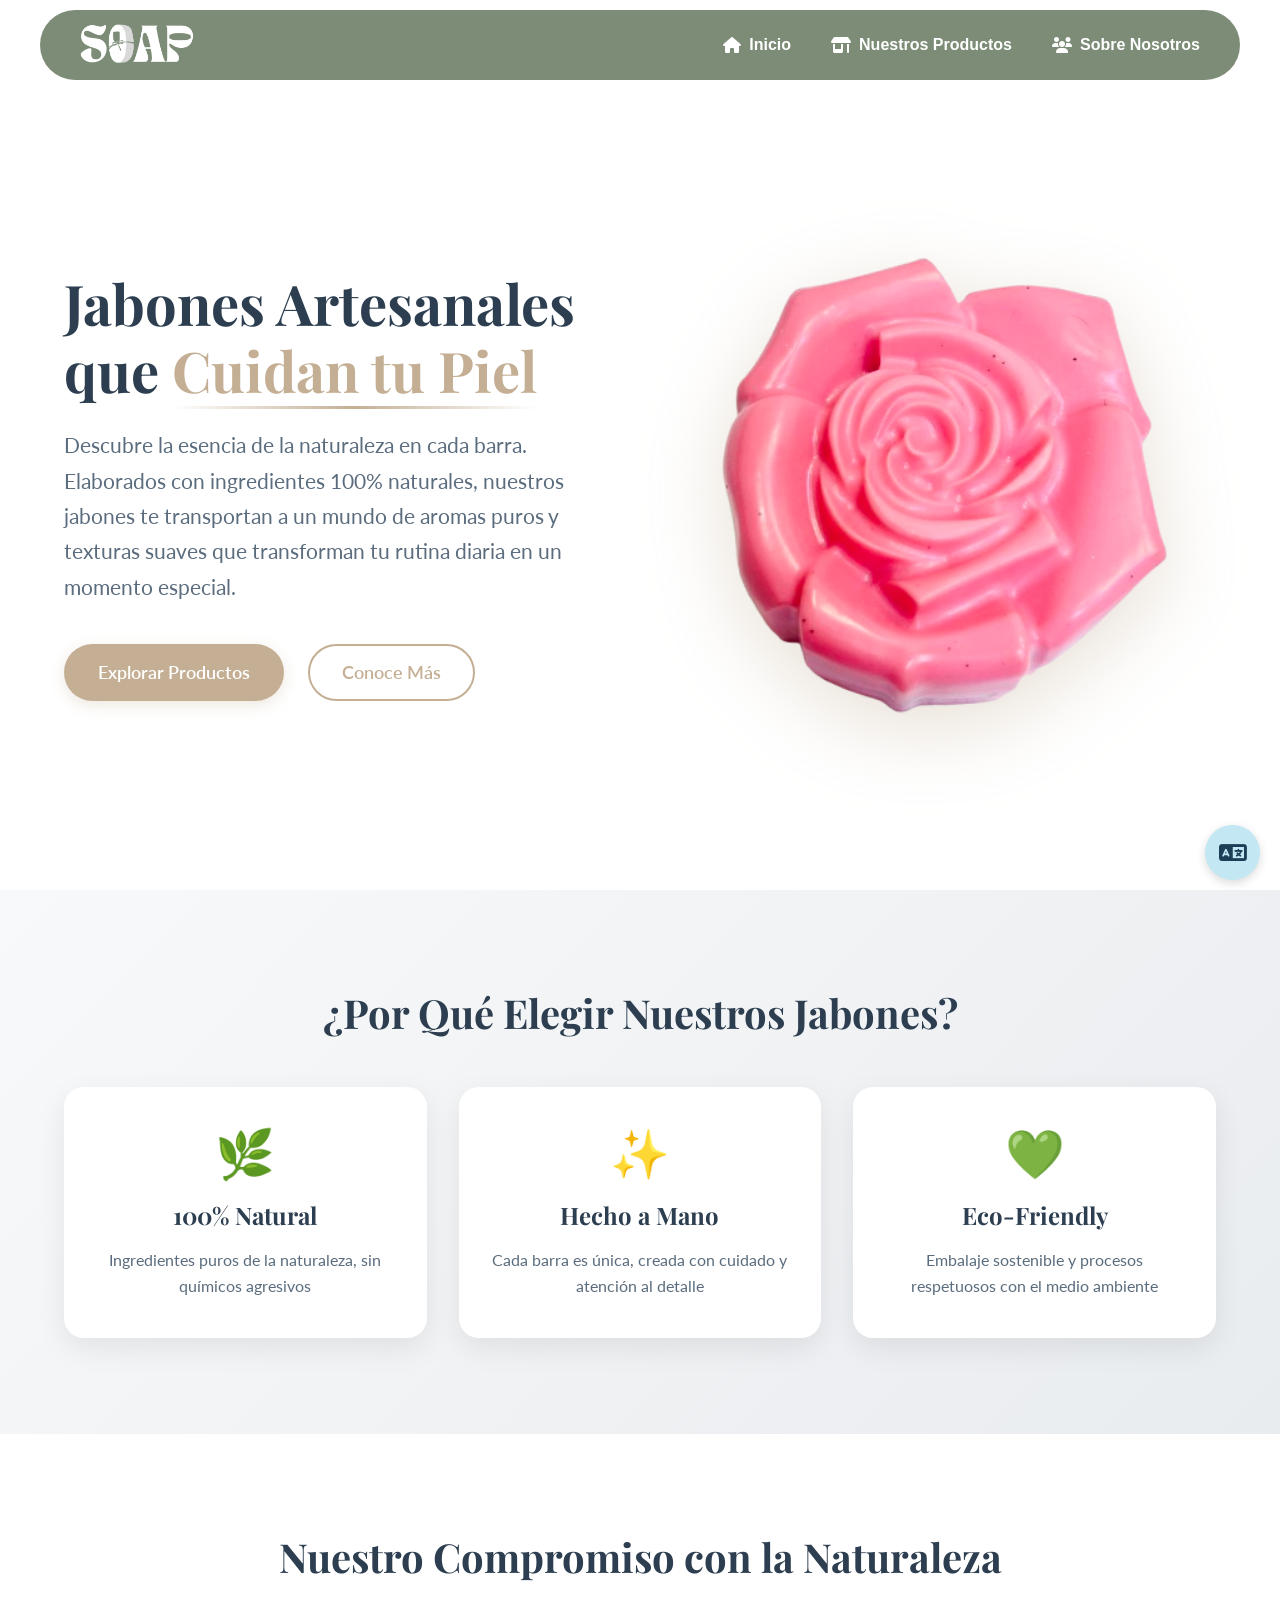
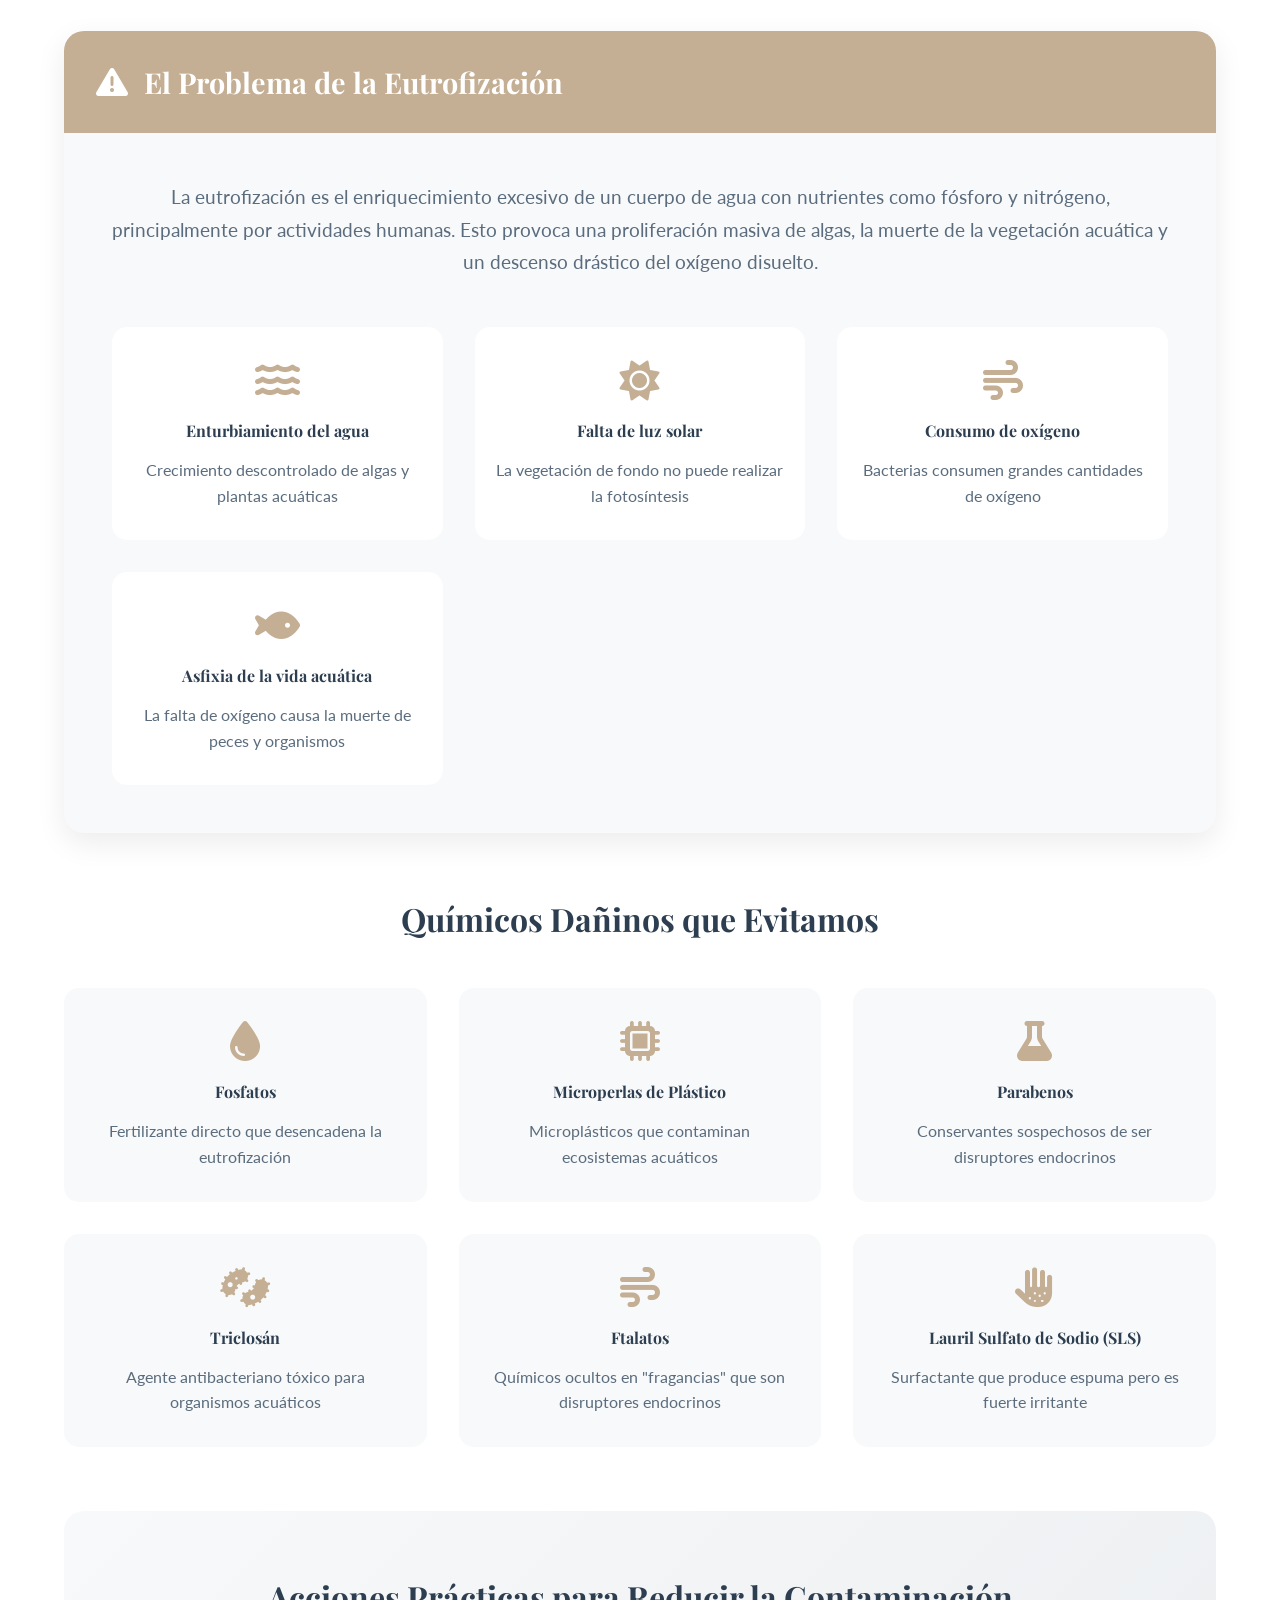
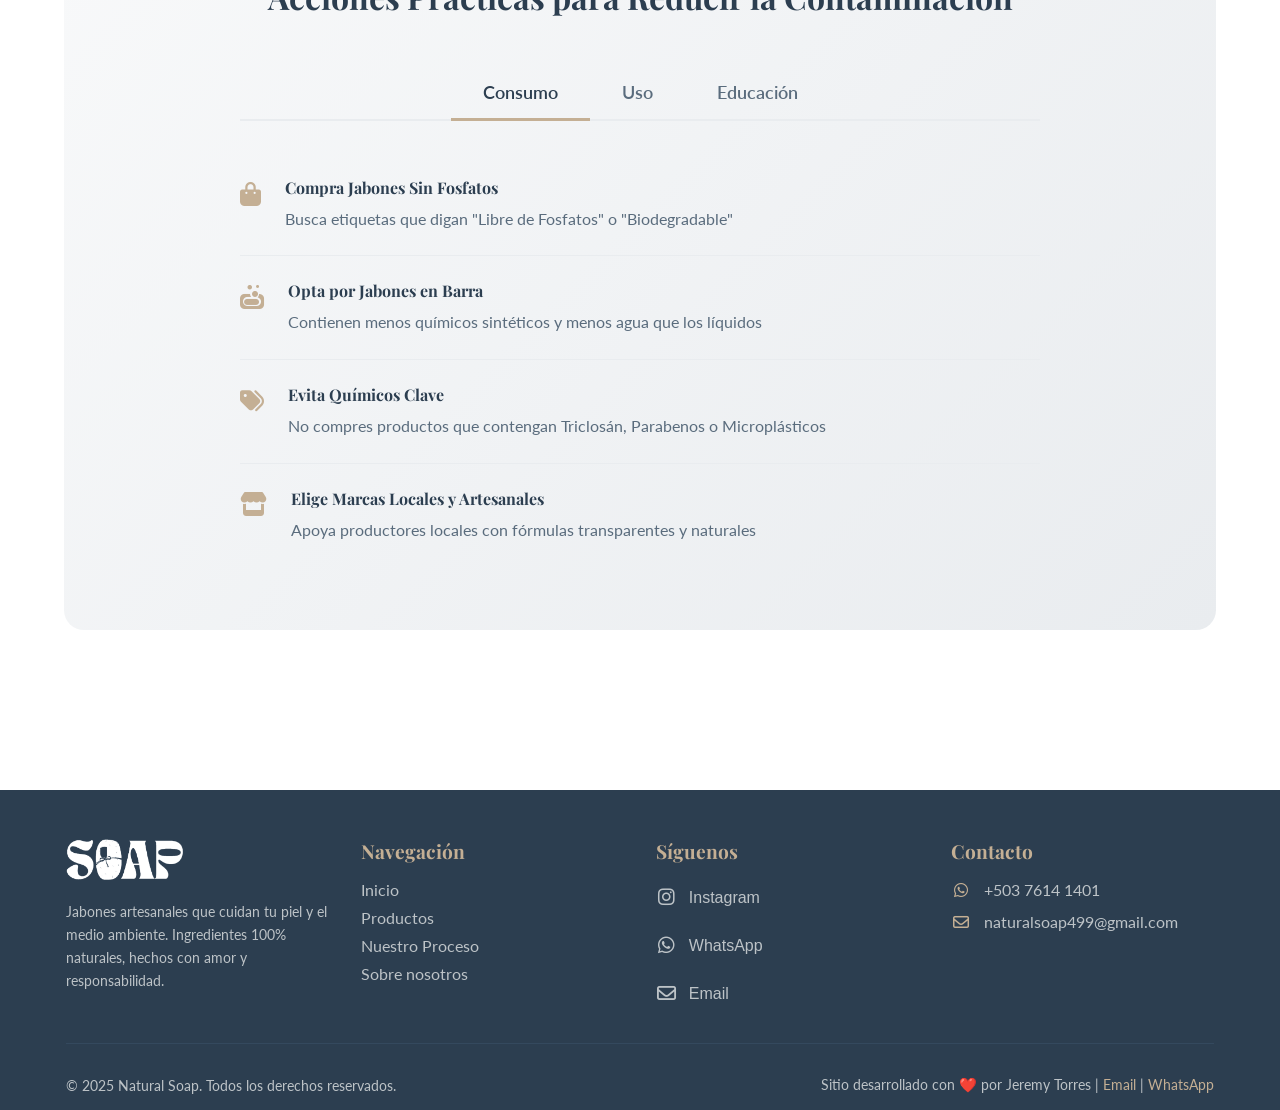
==== index.html @ 95b35abb "Add files via upload" ====
<!DOCTYPE html>
<html lang="es">
<head>
  <meta charset="UTF-8">
  <meta name="viewport" content="width=device-width, initial-scale=1.0">
  <title>Natural Soap - Inicio</title>
    <!-- Google Fonts -->
  <link rel="preconnect" href="https://fonts.googleapis.com">
  <link rel="preconnect" href="https://fonts.gstatic.com" crossorigin>
  <link href="https://fonts.googleapis.com/css2?family=Lato:ital,wght@0,400;0,700;1,400&family=Playfair+Display:wght@700&display=swap" rel="stylesheet">
  <!-- Styles -->
  <link rel="stylesheet" href="assets/css/global.css">
  <link rel="stylesheet" href="https://cdnjs.cloudflare.com/ajax/libs/font-awesome/6.5.0/css/all.min.css">
  <link rel="stylesheet" href="assets/css/pages/index.css">
  <!-- Favicon -->
  <link rel="icon" href="img-sources/Soap-logo.png">
</head>
<body>
  <header id="main-header">
    <div class="logo">
      <img src="img-sources/soap_fixed_transparent@2x.png" alt="Logo Soap">
    </div>

    <!-- Botón menú hamburguesa redondo - AHORA AL FINAL -->
    <div class="menu-toggle">
      <i class="fa-solid fa-bars"></i>
    </div>

    <nav>
      <ul>
        <li><a href="index.html"><i class="fa-solid fa-house"></i> <span data-translate="header_home">Inicio</span></a></li>
        <li><a href="productos.html"><i class="fa-solid fa-shop"></i> <span data-translate="header_products">Nuestros Productos</span></a></li>
        <li><a href="sobre-nosotros.html"><i class="fa-solid fa-users"></i> <span data-translate="header_about">Sobre Nosotros</span></a></li>
      </ul>
    </nav>
  </header>

  <!-- Burbuja de idioma -->
<div id="lang-bubble" class="lang-bubble">
  <i class="fa-solid fa-language"></i>
  <div class="lang-options">
    <button data-lang="es">🇪🇸 Español</button>
    <button data-lang="en">🇬🇧 English</button>
    <button id="secret-page">🌱 Aprender</button>
  </div>
</div>
<main>

<main class="homepage">
  <section class="hero-section">
    <div class="hero-content">
      <h1 class="hero-title" data-translate="hero_title">Jabones Artesanales que <span class="highlight">Cuidan tu Piel</span></h1>
      <p class="hero-description" data-translate="hero_description">Descubre la esencia de la naturaleza en cada barra. Elaborados con ingredientes 100% naturales, nuestros jabones te transportan a un mundo de aromas puros y texturas suaves que transforman tu rutina diaria en un momento especial.</p>
      <div class="hero-buttons">
        <a href="productos.html" class="btn primary" data-translate="hero_button_primary">Explorar Productos</a>
        <a href="#beneficios" class="btn secondary" data-translate="hero_button_secondary">Conoce Más</a>
      </div>
    </div>
    <div class="hero-image">
      <img src="img-sources/flower-soap.png" alt="Jabón artesanal con forma de flor" class="soap-image">
      <div class="glow-effect"></div>
    </div>
  </section>

  <section id="beneficios" class="benefits-section">
    <div class="container">
      <h2 data-translate="benefits_title">¿Por Qué Elegir Nuestros Jabones?</h2>
      <div class="benefits-grid">
        <div class="benefit-card">
          <div class="benefit-icon">🌿</div>
          <h3 data-translate="benefit_natural_title">100% Natural</h3>
          <p data-translate="benefit_natural_description">Ingredientes puros de la naturaleza, sin químicos agresivos</p>
        </div>
        <div class="benefit-card">
          <div class="benefit-icon">✨</div>
          <h3 data-translate="benefit_handmade_title">Hecho a Mano</h3>
          <p data-translate="benefit_handmade_description">Cada barra es única, creada con cuidado y atención al detalle</p>
        </div>
        <div class="benefit-card">
          <div class="benefit-icon">💚</div>
          <h3 data-translate="benefit_eco_title">Eco-Friendly</h3>
          <p data-translate="benefit_eco_description">Embalaje sostenible y procesos respetuosos con el medio ambiente</p>
        </div>
      </div>
    </div>
  </section>
</main>

<!-- Sección de Proceso y Sustentabilidad -->
<section id="proceso" class="process-section">
  <div class="container">
    <h2 class="section-title" data-translate="process_title">Nuestro Compromiso con la Naturaleza</h2>
    
    <!-- Proceso de Eutrofización -->
    <div class="process-card">
      <div class="process-header">
        <i class="fas fa-exclamation-triangle"></i>
        <h3 data-translate="eutrophication_title">El Problema de la Eutrofización</h3>
      </div>
      <div class="process-content">
        <p class="process-description" data-translate="eutrophication_description">
          La eutrofización es el enriquecimiento excesivo de un cuerpo de agua con nutrientes como fósforo y nitrógeno, principalmente por actividades humanas. Esto provoca una proliferación masiva de algas, la muerte de la vegetación acuática y un descenso drástico del oxígeno disuelto.
        </p>
        
        <div class="process-steps">
          <div class="step">
            <div class="step-icon"><i class="fas fa-water"></i></div>
            <h4 data-translate="step_water_title">Enturbiamiento del agua</h4>
            <p data-translate="step_water_description">Crecimiento descontrolado de algas y plantas acuáticas</p>
          </div>
          
          <div class="step">
            <div class="step-icon"><i class="fas fa-sun"></i></div>
            <h4 data-translate="step_sunlight_title">Falta de luz solar</h4>
            <p data-translate="step_sunlight_description">La vegetación de fondo no puede realizar la fotosíntesis</p>
          </div>
          
          <div class="step">
            <div class="step-icon"><i class="fas fa-wind"></i></div>
            <h4 data-translate="step_oxygen_title">Consumo de oxígeno</h4>
            <p data-translate="step_oxygen_description">Bacterias consumen grandes cantidades de oxígeno</p>
          </div>
          
          <div class="step">
            <div class="step-icon"><i class="fas fa-fish"></i></div>
            <h4 data-translate="step_suffocation_title">Asfixia de la vida acuática</h4>
            <p data-translate="step_suffocation_description">La falta de oxígeno causa la muerte de peces y organismos</p>
          </div>
        </div>
      </div>
    </div>
    
    <!-- Químicos Dañinos -->
    <div class="chemicals-section">
      <h3 class="chemicals-title" data-translate="chemicals_title">Químicos Dañinos que Evitamos</h3>
      
      <div class="chemicals-grid">
        <div class="chemical-card">
          <div class="chemical-icon"><i class="fas fa-tint"></i></div>
          <h4 data-translate="chemical_phosphates_title">Fosfatos</h4>
          <p data-translate="chemical_phosphates_description">Fertilizante directo que desencadena la eutrofización</p>
        </div>
        
        <div class="chemical-card">
          <div class="chemical-icon"><i class="fas fa-microchip"></i></div>
          <h4 data-translate="chemical_microplastics_title">Microperlas de Plástico</h4>
          <p data-translate="chemical_microplastics_description">Microplásticos que contaminan ecosistemas acuáticos</p>
        </div>
        
        <div class="chemical-card">
          <div class="chemical-icon"><i class="fas fa-flask"></i></div>
          <h4 data-translate="chemical_parabens_title">Parabenos</h4>
          <p data-translate="chemical_parabens_description">Conservantes sospechosos de ser disruptores endocrinos</p>
        </div>
        
        <div class="chemical-card">
          <div class="chemical-icon"><i class="fas fa-bacteria"></i></div>
          <h4 data-translate="chemical_triclosan_title">Triclosán</h4>
          <p data-translate="chemical_triclosan_description">Agente antibacteriano tóxico para organismos acuáticos</p>
        </div>
        
        <div class="chemical-card">
          <div class="chemical-icon"><i class="fas fa-wind"></i></div>
          <h4 data-translate="chemical_phthalates_title">Ftalatos</h4>
          <p data-translate="chemical_phthalates_description">Químicos ocultos en "fragancias" que son disruptores endocrinos</p>
        </div>
        
        <div class="chemical-card">
          <div class="chemical-icon"><i class="fas fa-allergies"></i></div>
          <h4 data-translate="chemical_sls_title">Lauril Sulfato de Sodio (SLS)</h4>
          <p data-translate="chemical_sls_description">Surfactante que produce espuma pero es fuerte irritante</p>
        </div>
      </div>
    </div>
    
    <!-- Acciones Prácticas -->
    <div class="actions-section">
      <h3 class="actions-title" data-translate="actions_title">Acciones Prácticas para Reducir la Contaminación</h3>
      
      <div class="actions-tabs">
        <div class="tab-buttons">
          <button class="tab-btn active" data-tab="consumo" data-translate="tab_consumption">Consumo</button>
          <button class="tab-btn" data-tab="uso" data-translate="tab_usage">Uso</button>
          <button class="tab-btn" data-tab="educacion" data-translate="tab_education">Educación</button>
        </div>
        
        <div class="tab-content">
          <div class="tab-panel active" id="consumo">
            <div class="action-item">
              <i class="fas fa-shopping-bag"></i>
              <div>
                <h4 data-translate="action_phosphate_free_title">Compra Jabones Sin Fosfatos</h4>
                <p data-translate="action_phosphate_free_description">Busca etiquetas que digan "Libre de Fosfatos" o "Biodegradable"</p>
              </div>
            </div>
            
            <div class="action-item">
              <i class="fas fa-soap"></i>
              <div>
                <h4 data-translate="action_bar_soap_title">Opta por Jabones en Barra</h4>
                <p data-translate="action_bar_soap_description">Contienen menos químicos sintéticos y menos agua que los líquidos</p>
              </div>
            </div>
            
            <div class="action-item">
              <i class="fas fa-tags"></i>
              <div>
                <h4 data-translate="action_avoid_chemicals_title">Evita Químicos Clave</h4>
                <p data-translate="action_avoid_chemicals_description">No compres productos que contengan Triclosán, Parabenos o Microplásticos</p>
              </div>
            </div>
            
            <div class="action-item">
              <i class="fas fa-store"></i>
              <div>
                <h4 data-translate="action_local_brands_title">Elige Marcas Locales y Artesanales</h4>
                <p data-translate="action_local_brands_description">Apoya productores locales con fórmulas transparentes y naturales</p>
              </div>
            </div>
          </div>
          
          <div class="tab-panel" id="uso">
            <div class="action-item">
              <i class="fas fa-hand-holding-water"></i>
              <div>
                <h4 data-translate="action_minimal_use_title">Usa Solo lo Necesario</h4>
                <p data-translate="action_minimal_use_description">Reduce la cantidad de jabón al mínimo necesario para limpiar</p>
              </div>
            </div>
            
            <div class="action-item">
              <i class="fas fa-recycle"></i>
              <div>
                <h4 data-translate="action_multipurpose_title">Productos Multiusos</h4>
                <p data-translate="action_multipurpose_description">Usa el mismo jabón natural para cuerpo y manos</p>
              </div>
            </div>
            
            <div class="action-item">
              <i class="fas fa-tree"></i>
              <div>
                <h4 data-translate="action_avoid_natural_water_title">Evita Usar Jabón en Cuerpos de Agua Naturales</h4>
                <p data-translate="action_avoid_natural_water_description">Nunca laves directamente en ríos o lagos cuando estés al aire libre</p>
              </div>
            </div>
          </div>
          
          <div class="tab-panel" id="educacion">
            <div class="action-item">
              <i class="fas fa-qrcode"></i>
              <div>
                <h4 data-translate="action_qr_code_title">Comparte el Código QR</h4>
                <p data-translate="action_qr_code_description">Educa a otros sobre la eutrofización y la importancia de cambiar de jabón</p>
              </div>
            </div>
            
            <div class="action-item">
              <i class="fas fa-search"></i>
              <div>
                <h4 data-translate="action_check_labels_title">Revisa las Etiquetas de Otros Productos</h4>
                <p data-translate="action_check_labels_description">Aplica lo aprendido sobre fosfatos y parabenos a detergentes y productos de limpieza</p>
              </div>
            </div>
            
            <div class="action-item">
              <i class="fas fa-comments"></i>
              <div>
                <h4 data-translate="action_request_eco_title">Solicita Opciones Ecológicas</h4>
                <p data-translate="action_request_eco_description">Pide a supermercados y tiendas que aumenten su inventario de productos libres de fosfatos</p>
              </div>
            </div>
          </div>
        </div>
      </div>
    </div>
  </div>
</section>


<footer class="main-footer">
  <div class="container">
    <div class="footer-content">
      <!-- Columna 1: Logo y descripción -->
      <div class="footer-column">
        <img src="img-sources/soap_fixed_transparent@2x.png" alt="Natural Soap" class="footer-logo">
        <p class="footer-description" data-translate="footer_description">
          Jabones artesanales que cuidan tu piel y el medio ambiente. 
          Ingredientes 100% naturales, hechos con amor y responsabilidad.
        </p>
      </div>

      <!-- Columna 2: Enlaces rápidos -->
      <div class="footer-column">
        <h4 data-translate="footer_navigation">Navegación</h4>
        <ul class="footer-links">
          <li><a href="index.html" data-translate="footer_links_home">Inicio</a></li>
          <li><a href="productos.html" data-translate="footer_links_products">Productos</a></li>
          <li><a href="index.html#proceso" data-translate="footer_links_process">Nuestro Proceso</a></li>
          <li><a href="sobre-nosotros.html" data-translate="footer_links_about">Sobre nosotros</a></li>
        </ul>
      </div>

      <!-- Columna 3: Redes sociales -->
      <div class="footer-column">
        <h4 data-translate="footer_follow">Síguenos</h4>
        <div class="social-links">
          <a href="https://instagram.com/naturalsoap" target="_blank" class="social-link">
            <i class="fab fa-instagram"></i>
            <span data-translate="footer_instagram">Instagram</span>
          </a>
          <a href="https://wa.me/50376141401" target="_blank" class="social-link">
            <i class="fab fa-whatsapp"></i>
            <span data-translate="footer_whatsapp">WhatsApp</span>
          </a>
          <a href="mailto:naturalsoap499@gmail.com" class="social-link">
            <i class="far fa-envelope"></i>
            <span data-translate="footer_email">Email</span>
          </a>
        </div>
      </div>

      <!-- Columna 4: Contacto -->
      <div class="footer-column">
        <h4 data-translate="footer_contact">Contacto</h4>
        <div class="contact-info">
          <p><i class="fab fa-whatsapp"></i> <span data-translate="footer_phone">+503 7614 1401</span></p>
          <p><i class="far fa-envelope"></i> naturalsoap499@gmail.com</p>
        </div>
      </div>
    </div>

    <!-- Línea divisoria -->
    <div class="footer-divider"></div>

    <!-- Créditos discretos -->
    <div class="footer-bottom">
      <div class="copyright">
        <p data-translate="footer_copyright">&copy; 2025 Natural Soap. Todos los derechos reservados.</p>
      </div>
      <div class="developer-credit">
        <p>
          <span data-translate="footer_developer">Sitio desarrollado con ❤️ por Jeremy Torres</span> | 
          <a href="mailto:jeremy.torres2026@adoc.superate.org.sv" class="credit-link" data-translate="footer_developer_email">Email</a> | 
          <a href="https://wa.me/50361429731" target="_blank" class="credit-link" data-translate="footer_developer_whatsapp">WhatsApp</a>
        </p>
      </div>
    </div>
  </div>
</footer>

</main>
  <script src="assets/js/global.js"></script>
  <script src="assets/js/pages/index.js"></script>
</body>
</html>
---- assets/css/global.css ----
/* Reset */
* {
  margin: 0;
  padding: 0;
  box-sizing: border-box;
}

body {
  font-family: Arial, sans-serif;
  padding-top: 80px;
}

/* Header */
#main-header {
  position: fixed;
  top: 0;
  left: 50%;
  transform: translateX(-50%);
  width: 95%;
  max-width: 1200px;
  margin: 10px auto;
  background-color: #7C8C77;
  border-radius: 50px;
  display: flex;
  align-items: center;
  justify-content: space-between;
  padding: 0.8rem 2.5rem;
  transition: all 0.3s ease;
  z-index: 1000;
}

#main-header.scrolled {
  background-color: rgba(124, 140, 119, 0.90);
  box-shadow: 0 2px 10px rgba(0,0,0,0.3);
}

.logo img {
  height: 40px;
}

/* Navegación desktop */
nav ul {
  display: flex;
  list-style: none;
  gap: 2.5rem;
}

nav a {
  text-decoration: none;
  color: #fff;
  font-weight: bold;
  display: flex;
  align-items: center;
  gap: 0.5rem;
  transition: color 0.3s ease;
  padding: 0.5rem 0;
}

nav a:hover {
  color: #c8e6c9;
}

/* Menú Hamburguesa Redondo - POSICIÓN CORREGIDA */
.menu-toggle {
  display: none;
  width: 45px;
  height: 45px;
  border-radius: 50%;
  background: rgba(255, 255, 255, 0.2);
  justify-content: center;
  align-items: center;
  cursor: pointer;
  transition: all 0.3s cubic-bezier(0.4, 0, 0.2, 1);
  color: white;
  font-weight: bold;
  font-size: 1.2rem;
  border: none;
  z-index: 1002;
  margin-left: auto; /* ESTA LÍNEA LO EMPUJA A LA DERECHA */
}

.menu-toggle:hover {
  background: rgba(255, 255, 255, 0.3);
  transform: scale(1.05);
}

.menu-toggle.active {
  background: rgba(255, 255, 255, 0.25);
}

/* Overlay - EFECTO MEJORADO */
.overlay {
  position: fixed;
  top: 0;
  left: 0;
  width: 100%;
  height: 100%;
  background: rgba(0,0,0,0.7); /* MÁS OSCURO PARA MEJOR FOCO */
  z-index: 998;
  display: none;
  opacity: 0;
  transition: opacity 0.4s ease;
  backdrop-filter: blur(2px); /* EFECTO DE DESENFOQUE MEJORADO */
}

.overlay.active {
  display: block;
  opacity: 1;
}

/* Responsive */
@media (max-width: 768px) {
  #main-header {
    padding: 0.8rem 1.5rem;
    width: 90%;
  }
  
  .menu-toggle {
    display: flex;
    position: relative;
    right: 0;
  }

  /* Ocultar navegación normal en móvil */
  nav ul {
    position: fixed;
    top: 0;
    right: -100%;
    width: 80%;
    max-width: 300px;
    height: 100vh;
    background-color: #7C8C77;
    flex-direction: column;
    justify-content: flex-start;
    align-items: center;
    padding-top: 100px;
    gap: 2rem;
    transition: all 0.4s cubic-bezier(0.4, 0, 0.2, 1);
    z-index: 1001;
    margin: 0;
    border-radius: 0;
    box-shadow: -5px 0 15px rgba(0,0,0,0.3);
  }

  nav ul.active {
    right: 0;
  }

  /* Efecto scrolled para el menú móvil */
  #main-header.scrolled nav ul {
    background-color: rgba(124, 140, 119, 0.88);
  }

  nav a {
    font-size: 1.1rem;
    padding: 0.8rem 1.5rem;
    border-radius: 25px;
    transition: all 0.3s ease;
    width: 100%;
    text-align: center;
    justify-content: center;
  }

  nav a:hover {
    background: rgba(255, 255, 255, 0.1);
    color: #c8e6c9;
  }

  /* Asegurar que el botón hamburguesa esté a la derecha */
  #main-header {
    justify-content: space-between;
  }
  
  .menu-toggle {
    order: 2; /* Fuerza al botón a estar al final */
  }
  
  .logo {
    order: 1; /* Logo al inicio */
  }
  
  nav {
    order: 3; /* Navegación al final (oculta en móvil) */
  }
}

/* Estilos adicionales para asegurar posición del botón */
@media (max-width: 768px) {
  #main-header {
    display: flex;
    justify-content: space-between;
    align-items: center;
  }
  
  .menu-toggle {
    margin-left: auto;
    flex-shrink: 0;
  }
}

/* Footer Styles */
.main-footer {
  background: #2c3e50;
  color: #ecf0f1;
  padding: 3rem 0 1rem;
  margin-top: 4rem;
}

.footer-content {
  display: grid;
  grid-template-columns: repeat(auto-fit, minmax(250px, 1fr));
  gap: 2rem;
  margin-bottom: 2rem;
}

.footer-column h4 {
  font-family: 'Playfair Display', serif;
  color: #C4AF94;
  margin-bottom: 1rem;
  font-size: 1.2rem;
}

.footer-logo {
  max-width: 120px;
  margin-bottom: 1rem;
  filter: brightness(0) invert(1);
}

.footer-description {
  font-family: 'Lato', sans-serif;
  line-height: 1.6;
  color: #bdc3c7;
  font-size: 0.9rem;
}

.footer-links {
  list-style: none;
  padding: 0;
}

.footer-links li {
  margin-bottom: 0.5rem;
}

.footer-links a {
  color: #bdc3c7;
  text-decoration: none;
  transition: color 0.3s ease;
  font-family: 'Lato', sans-serif;
}

.footer-links a:hover {
  color: #C4AF94;
}

.social-links {
  display: flex;
  flex-direction: column;
  gap: 0.8rem;
}

.social-link {
  display: flex;
  align-items: center;
  gap: 0.8rem;
  color: #bdc3c7;
  text-decoration: none;
  transition: all 0.3s ease;
  padding: 0.5rem 0;
}

.social-link:hover {
  color: #C4AF94;
  transform: translateX(5px);
}

.social-link i {
  font-size: 1.2rem;
  width: 20px;
  text-align: center;
}

.contact-info p {
  display: flex;
  align-items: center;
  gap: 0.8rem;
  color: #bdc3c7;
  margin-bottom: 0.8rem;
  font-family: 'Lato', sans-serif;
}

.contact-info i {
  color: #C4AF94;
  width: 20px;
  text-align: center;
}

.footer-divider {
  border-top: 1px solid #34495e;
  margin: 2rem 0;
}

.footer-bottom {
  display: flex;
  justify-content: space-between;
  align-items: center;
  flex-wrap: wrap;
  gap: 1rem;
}

.footer-bottom p {
  margin: 0;
  color: #bdc3c7;
  font-family: 'Lato', sans-serif;
  font-size: 0.9rem;
}

.developer-credit {
  text-align: right;
}

.credit-link {
  color: #C4AF94;
  text-decoration: none;
  transition: color 0.3s ease;
}

.credit-link:hover {
  color: #ecf0f1;
  text-decoration: underline;
}

/* Responsive Design */
@media (max-width: 768px) {
  .footer-content {
    grid-template-columns: 1fr;
    text-align: center;
  }

  .social-links {
    align-items: center;
  }

  .contact-info p {
    justify-content: center;
  }

  .footer-bottom {
    flex-direction: column;
    text-align: center;
  }

  .developer-credit {
    text-align: center;
  }
}

@media (max-width: 480px) {
  .main-footer {
    padding: 2rem 0 1rem;
  }
  
  .footer-content {
    gap: 1.5rem;
  }
}


/* Estilo burbuja de idiomas*/

.lang-bubble {
  position: fixed;
  bottom: 20px;
  right: 20px;
  background: #c3e7f3; /* azul celeste pastel pálido */
  border-radius: 50%;
  width: 55px;
  height: 55px;
  display: flex;
  align-items: center;
  justify-content: center;
  box-shadow: 0 3px 10px rgba(0,0,0,0.15);
  cursor: pointer;
  z-index: 9999;
  font-size: 22px;
  color: #1b3f56;
  transition: all 0.3s ease;
}

.lang-bubble:hover {
  background: #b0def0;
}

.lang-options {
  position: absolute;
  bottom: 70px;
  right: 0;
  background: #ffffff;
  border-radius: 10px;
  box-shadow: 0 3px 10px rgba(0,0,0,0.15);
  display: none;
  flex-direction: column;
  padding: 5px;
}

.lang-options button {
  border: none;
  background: none;
  padding: 8px 12px;
  cursor: pointer;
  text-align: left;
  font-size: 14px;
  transition: background 0.2s;
}

.lang-options button:hover {
  background: #eef6f8;
}

.lang-bubble.active .lang-options {
  display: flex;
}


/* Asegurar que el footer tenga el mismo padding que las demás secciones */
.main-footer .container {
  max-width: 1200px;
  margin: 0 auto;
  padding: 0 2%;
}

/* Para pantallas muy pequeñas */
@media (max-width: 480px) {
  .main-footer .container {
    padding: 0 1rem;
  }
}
---- assets/css/pages/index.css ----
/* Homepage Styles */
.homepage {
  overflow-x: hidden;
}

/* Hero Section */
.hero-section {
  min-height: 90vh;
  display: flex;
  align-items: center;
  justify-content: space-between;
  padding: 2rem 5%;
  max-width: 1400px;
  margin: 0 auto;
  gap: 4rem;
}

.hero-content {
  flex: 1;
  max-width: 600px;
}

.hero-title {
  font-family: 'Playfair Display', serif;
  font-size: 3.5rem;
  font-weight: 700;
  line-height: 1.2;
  color: #2c3e50;
  margin-bottom: 1.5rem;
  opacity: 0;
  animation: fadeInUp 1s ease 0.2s forwards;
}

.highlight {
  color: #C4AF94;
  position: relative;
}

.highlight::after {
  content: '';
  position: absolute;
  bottom: -2px;
  left: 0;
  width: 100%;
  height: 3px;
  background: linear-gradient(90deg, transparent, #C4AF94, transparent);
  animation: pulseLine 2s ease-in-out infinite;
}

.hero-description {
  font-family: 'Lato', sans-serif;
  font-size: 1.3rem;
  line-height: 1.7;
  color: #5a6c7d;
  margin-bottom: 2.5rem;
  opacity: 0;
  animation: fadeInUp 1s ease 0.5s forwards;
}

.hero-buttons {
  display: flex;
  gap: 1.5rem;
  opacity: 0;
  animation: fadeInUp 1s ease 0.8s forwards;
}

.btn {
  padding: 1rem 2rem;
  border-radius: 50px;
  text-decoration: none;
  font-family: 'Lato', sans-serif;
  font-weight: 600;
  font-size: 1.1rem;
  transition: all 0.3s cubic-bezier(0.4, 0, 0.2, 1);
  display: inline-block;
  text-align: center;
  border: 2px solid transparent;
}

.btn.primary {
  background: #C4AF94;
  color: white;
  box-shadow: 0 4px 15px rgba(196, 175, 148, 0.3);
}

.btn.primary:hover {
  transform: translateY(-3px);
  box-shadow: 0 8px 25px rgba(196, 175, 148, 0.4);
  background: #b39b7a;
}

.btn.secondary {
  border: 2px solid #C4AF94;
  color: #C4AF94;
  background: transparent;
}

.btn.secondary:hover {
  background: #C4AF94;
  color: white;
  transform: translateY(-3px);
}

/* Hero Image */
.hero-image {
  flex: 1;
  display: flex;
  justify-content: center;
  align-items: center;
  position: relative;
  opacity: 0;
  animation: fadeIn 1s ease 1s forwards;
}

.soap-image {
  max-width: 500px;
  width: 100%;
  height: auto;
  filter: drop-shadow(0 20px 40px rgba(196, 175, 148, 0.4));
  transition: transform 0.3s ease;
}

.soap-image:hover {
  transform: scale(1.05);
}

/* Benefits Section */
.benefits-section {
  padding: 6rem 5%;
  background: linear-gradient(135deg, #f8f9fa 0%, #e9ecef 100%);
}

.container {
  max-width: 1200px;
  margin: 0 auto;
}

.benefits-section h2 {
  text-align: center;
  font-family: 'Playfair Display', serif;
  font-size: 2.5rem;
  color: #2c3e50;
  margin-bottom: 3rem;
}

.benefits-grid {
  display: grid;
  grid-template-columns: repeat(auto-fit, minmax(300px, 1fr));
  gap: 2rem;
}

.benefit-card {
  background: white;
  padding: 2.5rem 2rem;
  border-radius: 20px;
  text-align: center;
  box-shadow: 0 10px 30px rgba(0, 0, 0, 0.08);
  transition: all 0.3s ease;
  opacity: 0;
  transform: translateY(30px);
}

.benefit-card.visible {
  opacity: 1;
  transform: translateY(0);
}

.benefit-card:hover {
  transform: translateY(-10px);
  box-shadow: 0 20px 40px rgba(0, 0, 0, 0.15);
}

.benefit-icon {
  font-size: 3rem;
  margin-bottom: 1rem;
}

.benefit-card h3 {
  font-family: 'Playfair Display', serif;
  font-size: 1.5rem;
  color: #2c3e50;
  margin-bottom: 1rem;
}

.benefit-card p {
  font-family: 'Lato', sans-serif;
  color: #5a6c7d;
  line-height: 1.6;
}

/* Animations */
@keyframes fadeInUp {
  from {
    opacity: 0;
    transform: translateY(30px);
  }
  to {
    opacity: 1;
    transform: translateY(0);
  }
}

@keyframes fadeIn {
  from {
    opacity: 0;
  }
  to {
    opacity: 1;
  }
}

@keyframes pulseLine {
  0%, 100% {
    opacity: 0.5;
  }
  50% {
    opacity: 1;
  }
}

/* FIXED RESPONSIVE DESIGN - IMAGE POSITION */
@media (max-width: 768px) {
  .hero-section {
    flex-direction: column;
    text-align: center;
    padding: 2rem 1rem;
    gap: 3rem;
    min-height: auto;
  }

  .hero-content {
    max-width: 100%;
    width: 100%;
    order: 1; /* Content first */
  }

  .hero-title {
    font-size: 2rem;
    margin-bottom: 1rem;
    animation: fadeInUp 0.8s ease 0.2s forwards;
  }

  .hero-description {
    font-size: 1rem;
    margin-bottom: 2rem;
    animation: fadeInUp 0.8s ease 0.5s forwards;
  }

  .hero-buttons {
    flex-direction: row;
    justify-content: center;
    flex-wrap: wrap;
    gap: 1rem;
    animation: fadeInUp 0.8s ease 0.8s forwards;
  }

  .btn {
    padding: 0.8rem 1.5rem;
    font-size: 0.9rem;
    flex: 1;
    min-width: 140px;
    max-width: 200px;
  }

  .hero-image {
    order: 2; /* Image after content */
    width: 100%;
    max-width: 300px;
    margin: 0 auto;
  }

  .soap-image {
    max-width: 250px;
  }
}

/* Para móviles muy pequeños */
@media (max-width: 480px) {
  .hero-section {
    gap: 2rem;
    padding: 1.5rem 1rem;
  }

  .hero-title {
    font-size: 1.7rem;
  }

  .hero-description {
    font-size: 0.9rem;
    margin-bottom: 1.5rem;
  }

  .hero-buttons {
    flex-direction: column;
    align-items: center;
  }

  .btn {
    width: 100%;
    max-width: 250px;
    padding: 0.8rem 1.5rem;
    font-size: 0.9rem;
  }

  .soap-image {
    max-width: 200px;
  }
}

/* Para tablets pequeñas */
@media (min-width: 481px) and (max-width: 768px) {
  .hero-title {
    font-size: 2.2rem;
  }

  .hero-description {
    font-size: 1.1rem;
  }

  .soap-image {
    max-width: 280px;
  }
}

/* DESKTOP */
@media (min-width: 769px) {
  .hero-section {
    display: flex;
    flex-direction: row;
  }
  
  .hero-content {
    order: 1;
  }
  
  .hero-image {
    order: 2;
  }
  
  .soap-image {
    max-width: 450px;
  }
}






/* Sección de Proceso y Sustentabilidad */
.process-section {
  padding: 6rem 5%;
  background: white;
}

.section-title {
  text-align: center;
  font-family: 'Playfair Display', serif;
  font-size: 2.5rem;
  color: #2c3e50;
  margin-bottom: 3rem;
}

/* Tarjeta de Proceso */
.process-card {
  background: #f8f9fa;
  border-radius: 20px;
  overflow: hidden;
  margin-bottom: 4rem;
  box-shadow: 0 10px 30px rgba(0, 0, 0, 0.08);
}

.process-header {
  background: #C4AF94;
  color: white;
  padding: 2rem;
  display: flex;
  align-items: center;
  gap: 1rem;
}

.process-header i {
  font-size: 2rem;
}

.process-header h3 {
  font-family: 'Playfair Display', serif;
  font-size: 1.8rem;
  margin: 0;
}

.process-content {
  padding: 3rem;
}

.process-description {
  font-family: 'Lato', sans-serif;
  font-size: 1.2rem;
  line-height: 1.7;
  color: #5a6c7d;
  margin-bottom: 3rem;
  text-align: center;
}

.process-steps {
  display: grid;
  grid-template-columns: repeat(auto-fit, minmax(250px, 1fr));
  gap: 2rem;
}

.step {
  text-align: center;
  padding: 2rem 1rem;
  background: white;
  border-radius: 15px;
  transition: transform 0.3s ease;
  opacity: 0;
  transform: translateY(20px);
}

.step.visible {
  opacity: 1;
  transform: translateY(0);
}

.step:hover {
  transform: translateY(-5px);
  box-shadow: 0 10px 25px rgba(0, 0, 0, 0.1);
}

.step-icon {
  font-size: 2.5rem;
  color: #C4AF94;
  margin-bottom: 1rem;
}

.step h4 {
  font-family: 'Playfair Display', serif;
  color: #2c3e50;
  margin-bottom: 1rem;
}

.step p {
  font-family: 'Lato', sans-serif;
  color: #5a6c7d;
  line-height: 1.6;
}

/* Sección de Químicos */
.chemicals-section {
  margin-bottom: 4rem;
}

.chemicals-title {
  text-align: center;
  font-family: 'Playfair Display', serif;
  font-size: 2rem;
  color: #2c3e50;
  margin-bottom: 3rem;
}

.chemicals-grid {
  display: grid;
  grid-template-columns: repeat(auto-fit, minmax(300px, 1fr));
  gap: 2rem;
}

.chemical-card {
  background: #f8f9fa;
  padding: 2rem;
  border-radius: 15px;
  text-align: center;
  transition: all 0.3s ease;
  opacity: 0;
  transform: translateY(20px);
}

.chemical-card.visible {
  opacity: 1;
  transform: translateY(0);
}

.chemical-card:hover {
  transform: translateY(-5px);
  box-shadow: 0 10px 25px rgba(0, 0, 0, 0.1);
}

.chemical-icon {
  font-size: 2.5rem;
  color: #C4AF94;
  margin-bottom: 1rem;
}

.chemical-card h4 {
  font-family: 'Playfair Display', serif;
  color: #2c3e50;
  margin-bottom: 1rem;
}

.chemical-card p {
  font-family: 'Lato', sans-serif;
  color: #5a6c7d;
  line-height: 1.6;
}

/* Sección de Acciones */
.actions-section {
  background: linear-gradient(135deg, #f8f9fa 0%, #e9ecef 100%);
  padding: 4rem;
  border-radius: 20px;
}

.actions-title {
  text-align: center;
  font-family: 'Playfair Display', serif;
  font-size: 2rem;
  color: #2c3e50;
  margin-bottom: 3rem;
}

.actions-tabs {
  max-width: 800px;
  margin: 0 auto;
}

.tab-buttons {
  display: flex;
  justify-content: center;
  margin-bottom: 2rem;
  border-bottom: 2px solid #e9ecef;
}

.tab-btn {
  background: none;
  border: none;
  padding: 1rem 2rem;
  font-family: 'Lato', sans-serif;
  font-size: 1.1rem;
  font-weight: 600;
  color: #5a6c7d;
  cursor: pointer;
  transition: all 0.3s ease;
  position: relative;
}

.tab-btn::after {
  content: '';
  position: absolute;
  bottom: -2px;
  left: 0;
  width: 0;
  height: 3px;
  background: #C4AF94;
  transition: width 0.3s ease;
}

.tab-btn.active {
  color: #2c3e50;
}

.tab-btn.active::after {
  width: 100%;
}

.tab-btn:hover {
  color: #2c3e50;
}

.tab-panel {
  display: none;
}

.tab-panel.active {
  display: block;
  animation: fadeIn 0.5s ease;
}

.action-item {
  display: flex;
  align-items: flex-start;
  gap: 1.5rem;
  padding: 1.5rem 0;
  border-bottom: 1px solid #e9ecef;
}

.action-item:last-child {
  border-bottom: none;
}

.action-item i {
  font-size: 1.5rem;
  color: #C4AF94;
  margin-top: 0.3rem;
  flex-shrink: 0;
}

.action-item h4 {
  font-family: 'Playfair Display', serif;
  color: #2c3e50;
  margin-bottom: 0.5rem;
}

.action-item p {
  font-family: 'Lato', sans-serif;
  color: #5a6c7d;
  line-height: 1.6;
  margin: 0;
}

/* Responsive Design */
@media (max-width: 768px) {
  .process-content {
    padding: 2rem 1.5rem;
  }
  
  .process-steps {
    grid-template-columns: 1fr;
  }
  
  .chemicals-grid {
    grid-template-columns: 1fr;
  }
  
  .actions-section {
    padding: 2rem 1.5rem;
  }
  
  .tab-buttons {
    flex-direction: column;
  }
  
  .action-item {
    flex-direction: column;
    text-align: center;
  }
}

/* Animaciones adicionales para las nuevas secciones */
@keyframes fadeIn {
  from {
    opacity: 0;
  }
  to {
    opacity: 1;
  }
}

.tab-panel.active {
  display: block;
  animation: fadeIn 0.5s ease;
}
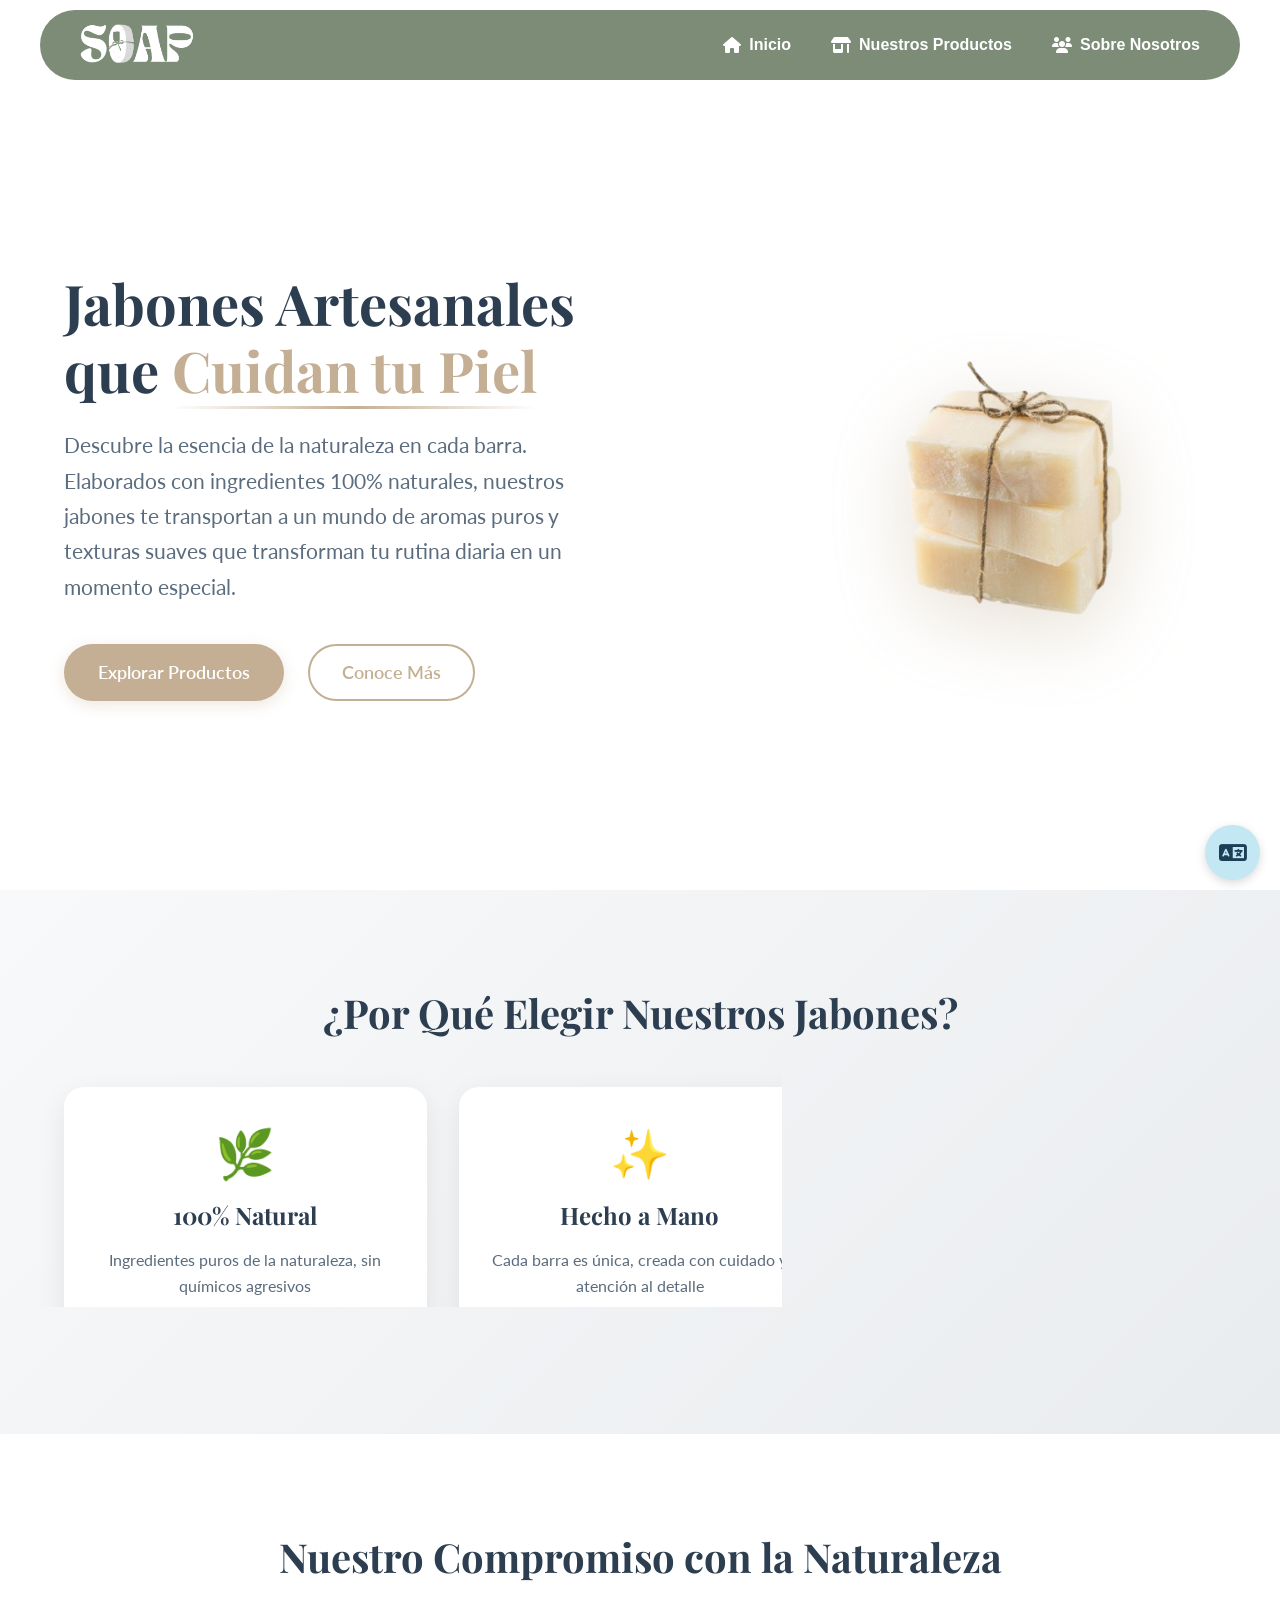
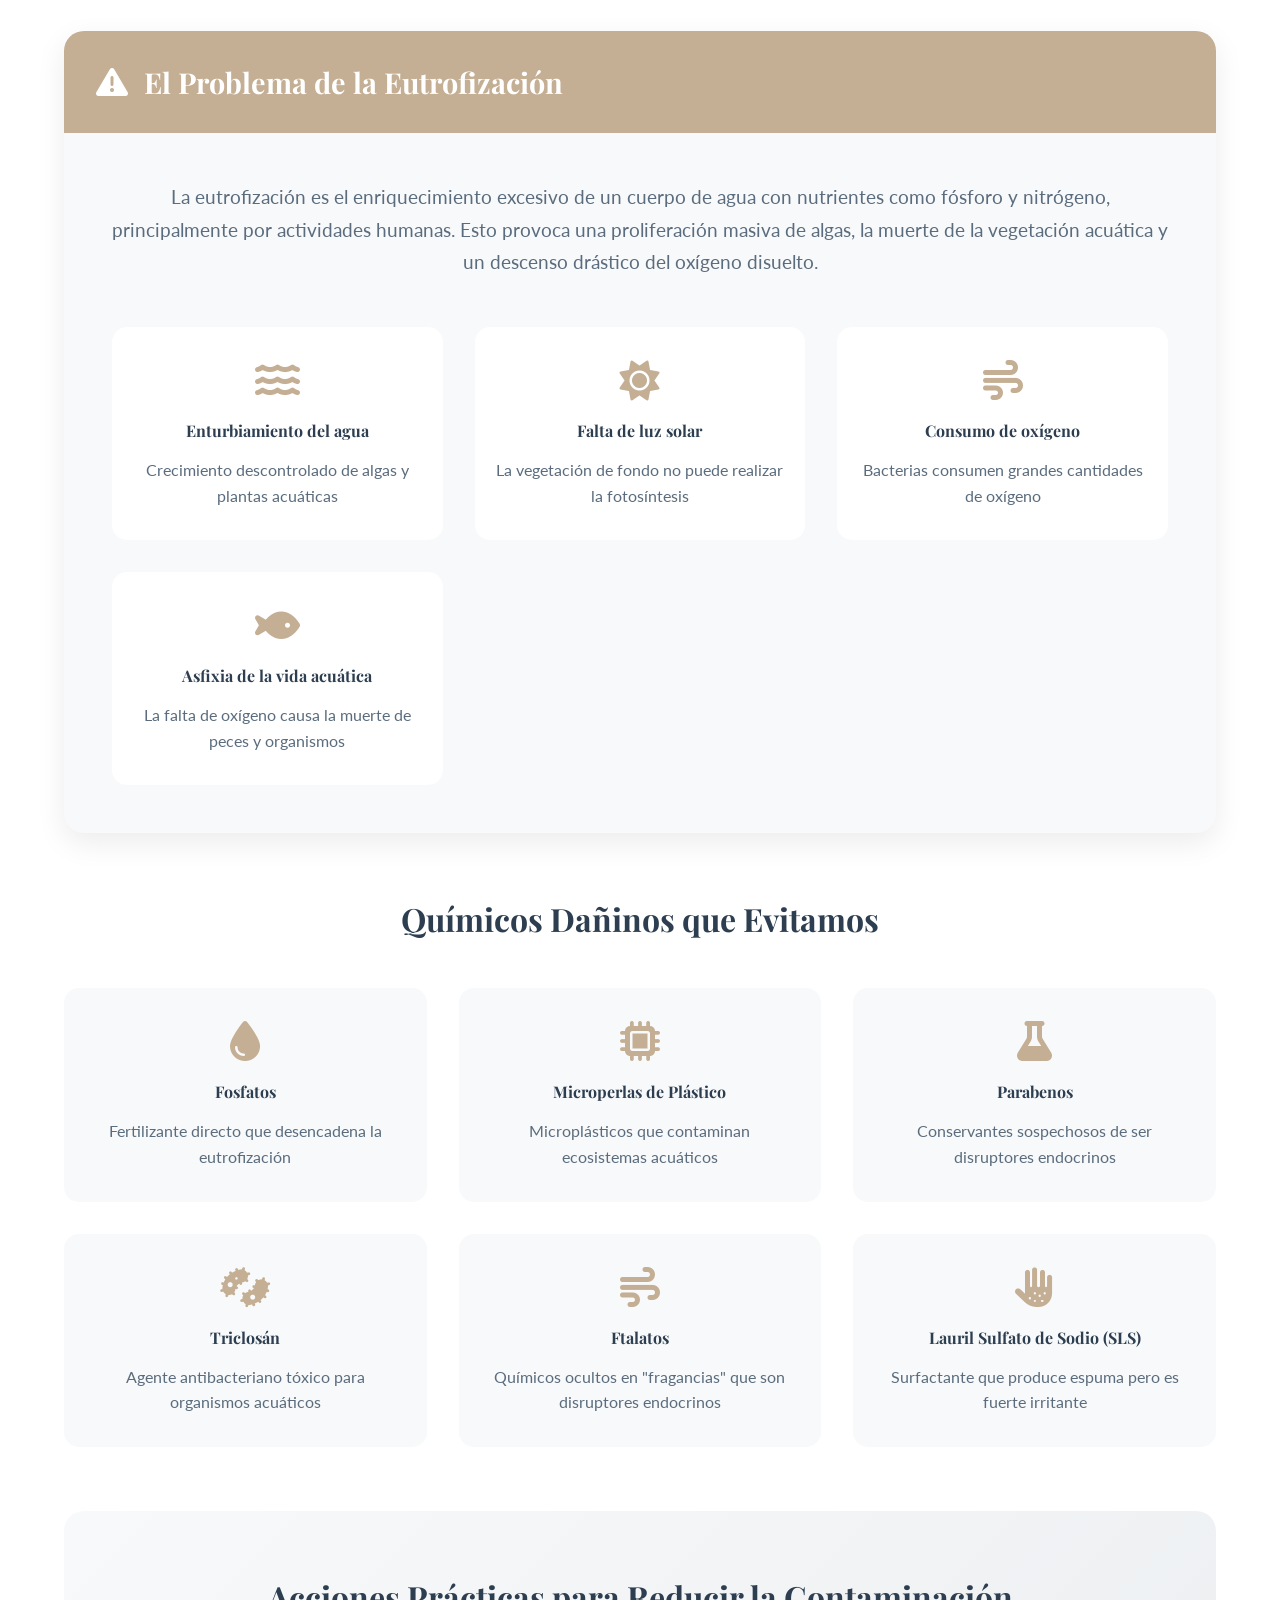
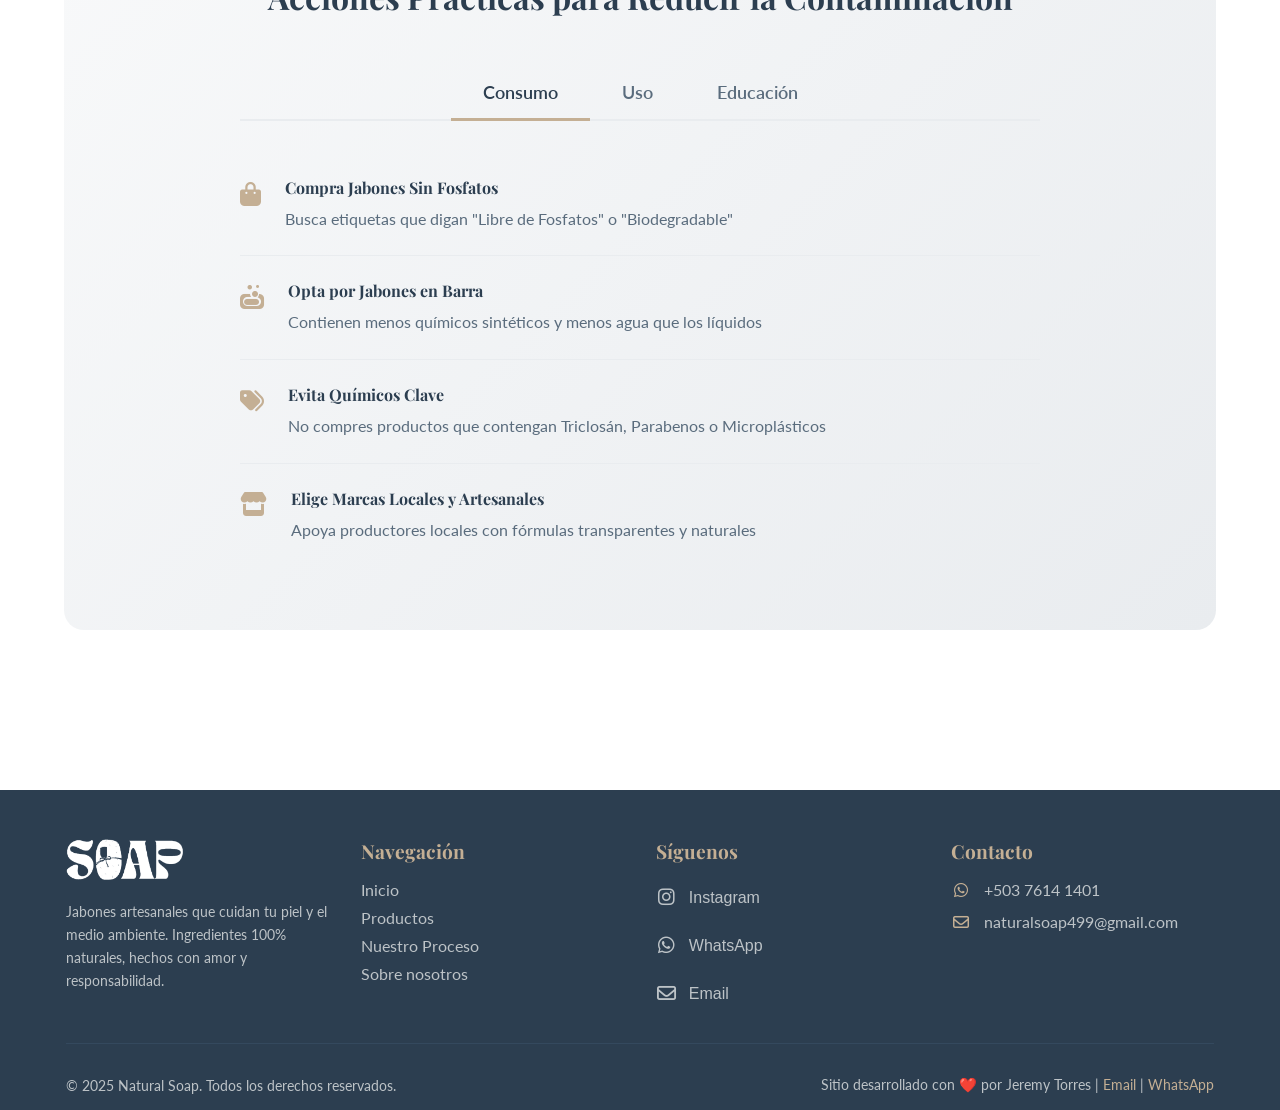
==== commit 645caa0c: "Update index.html" ====
--- a/index.html
+++ b/index.html
@@ -57,7 +57,7 @@
       </div>
     </div>
     <div class="hero-image">
-      <img src="img-sources/flower-soap.png" alt="Jabón artesanal con forma de flor" class="soap-image">
+      <img src="img-sources/jabon-arroz.png" alt="Jabón artesanal con forma de flor" class="soap-image">
       <div class="glow-effect"></div>
     </div>
   </section>
@@ -352,4 +352,5 @@
   <script src="assets/js/global.js"></script>
   <script src="assets/js/pages/index.js"></script>
 </body>
-</html>+
+</html>
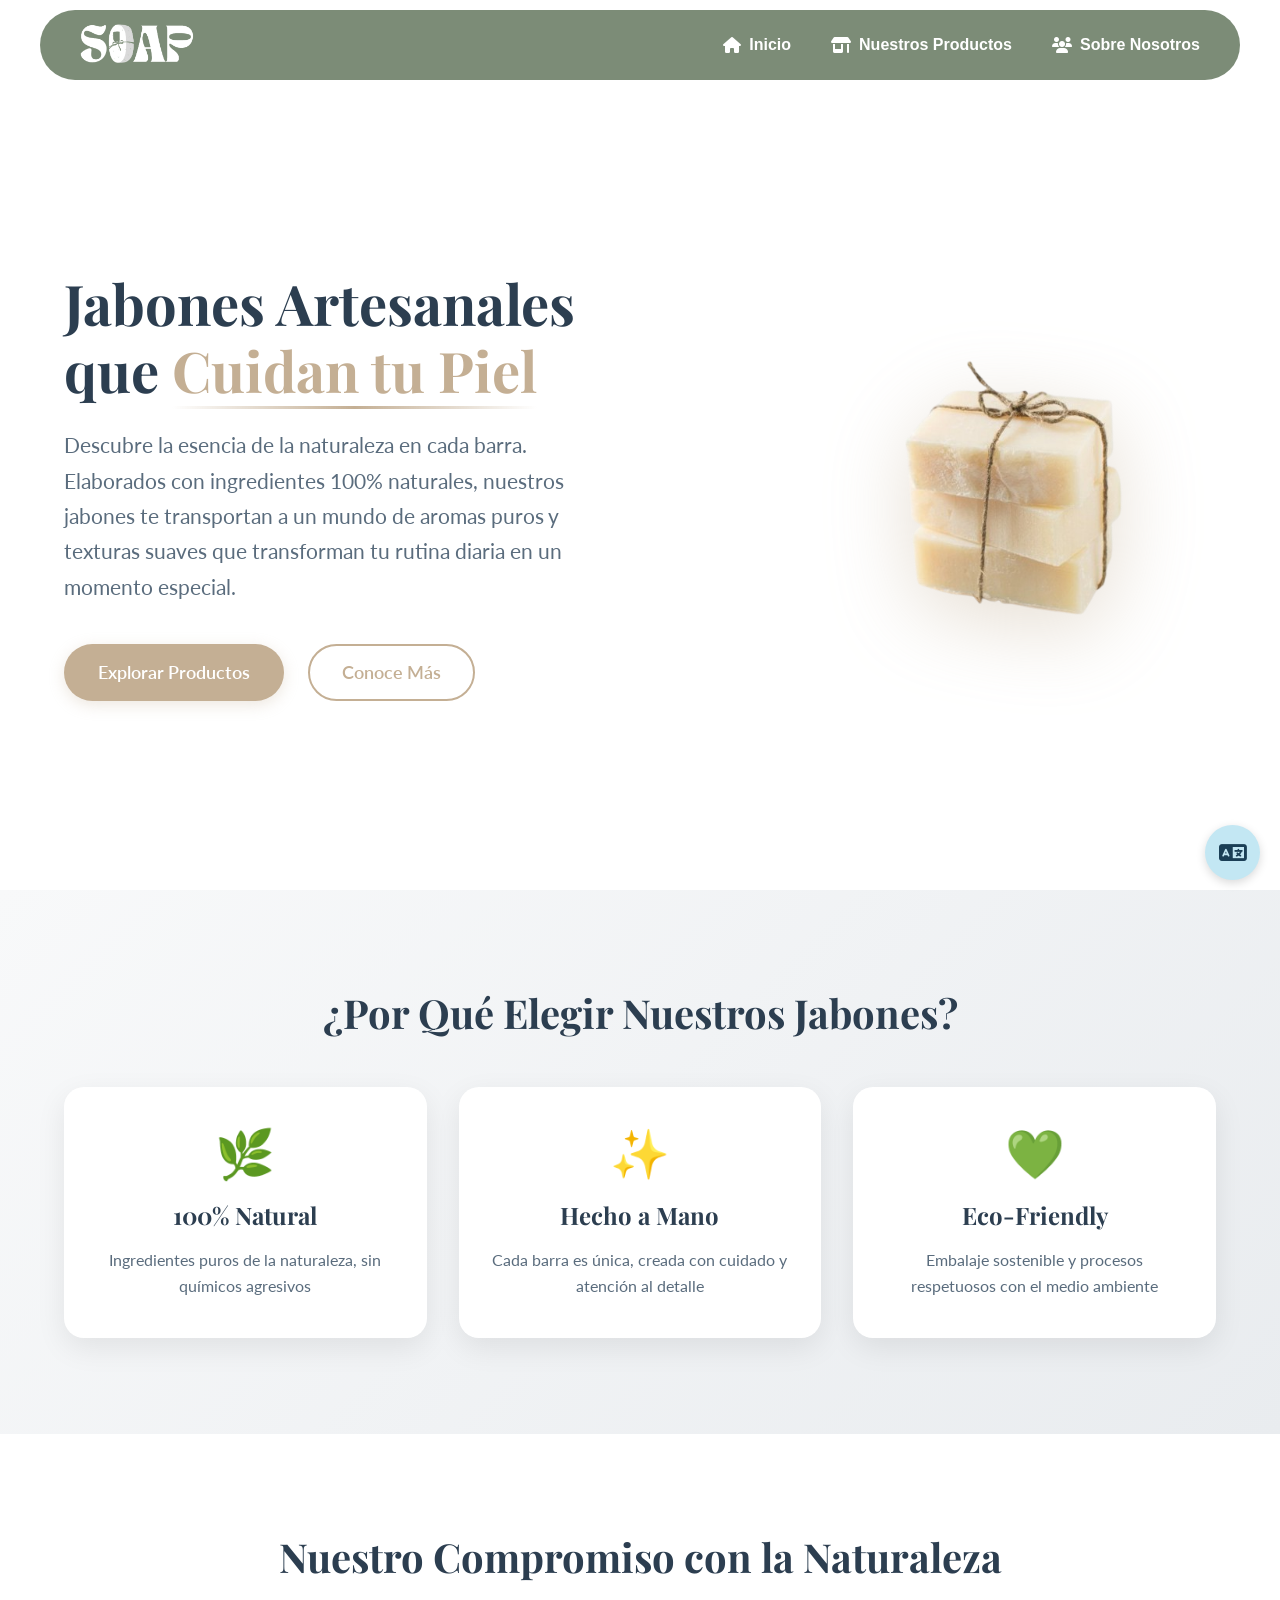
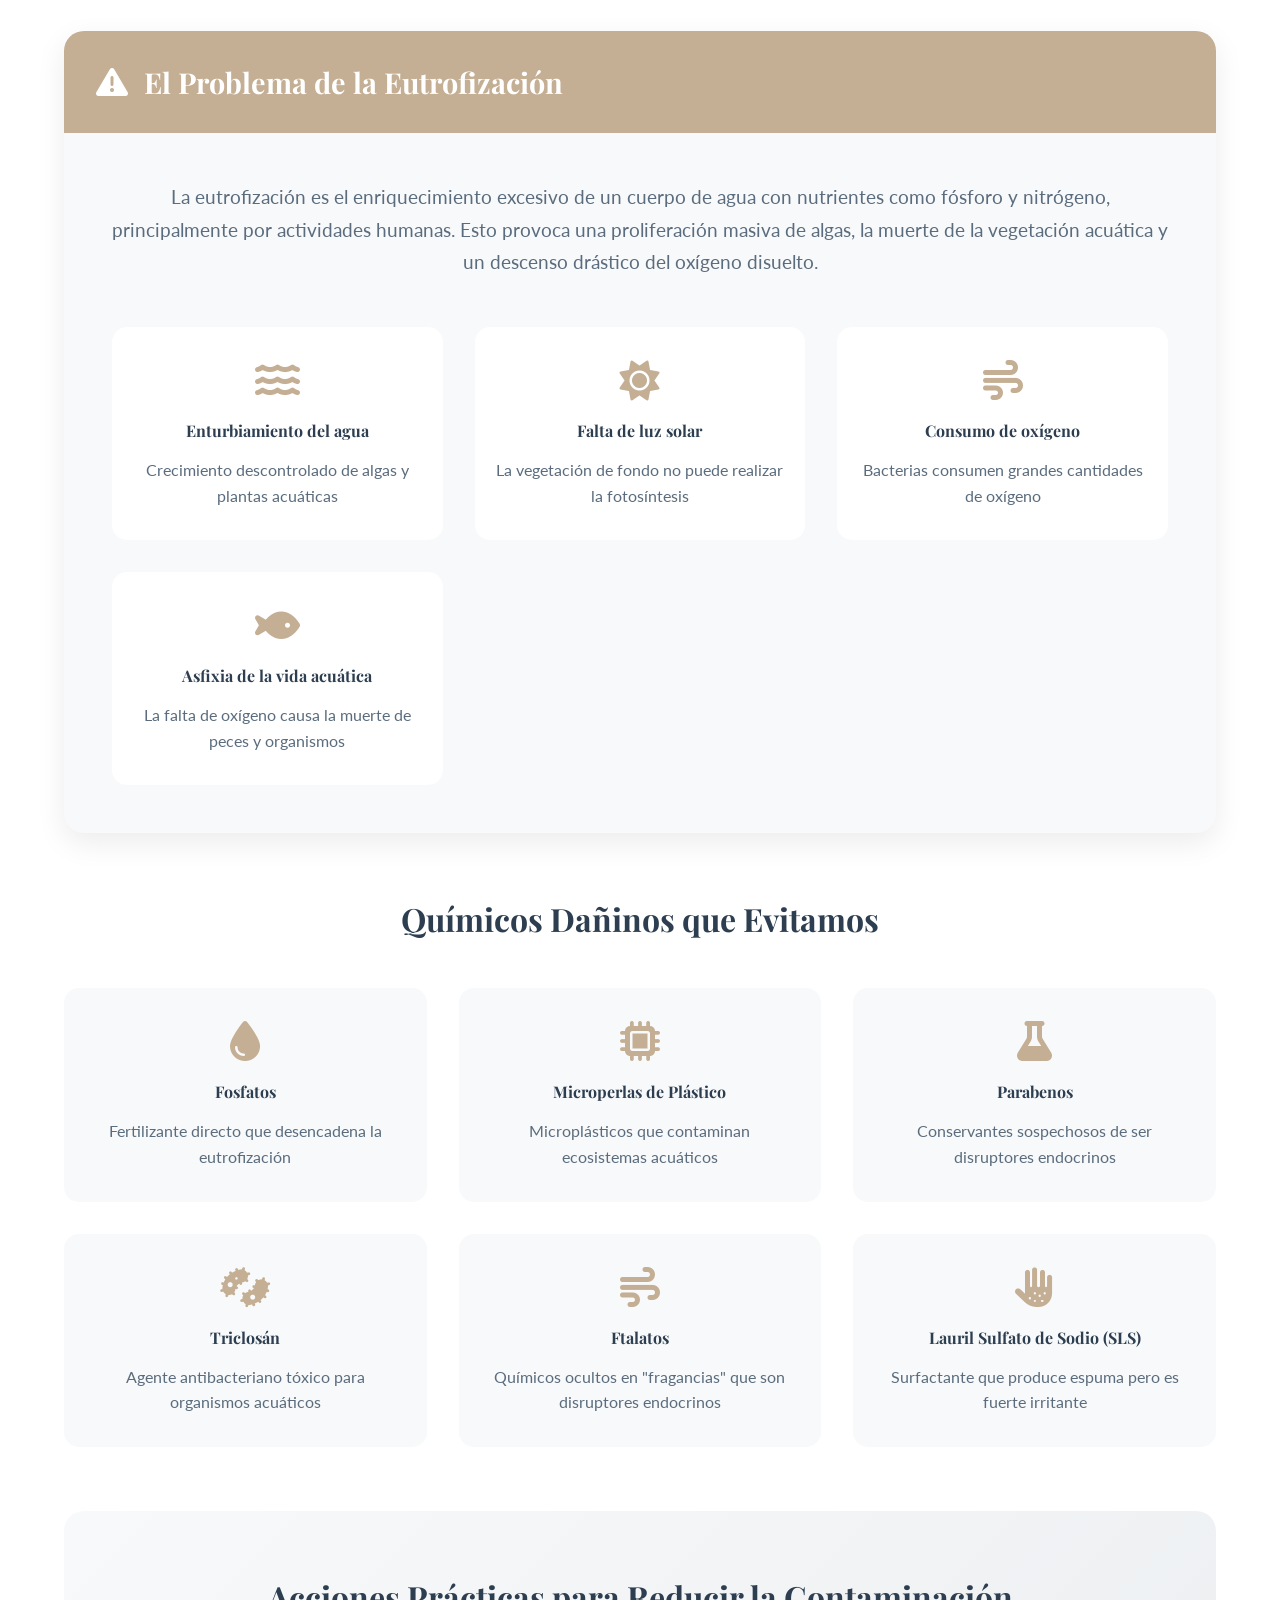
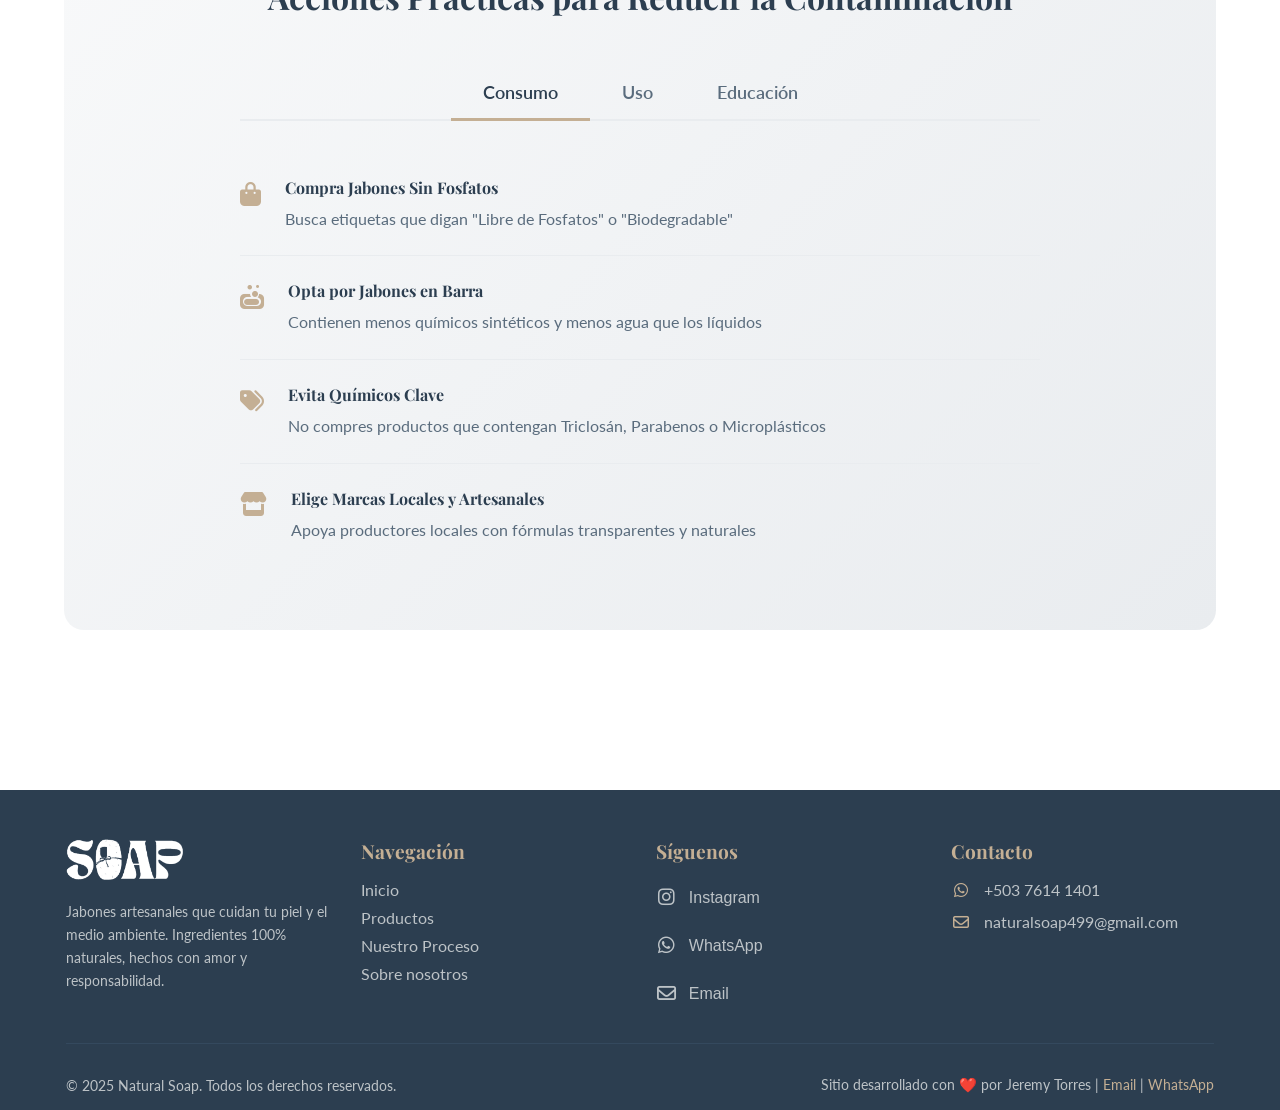
==== commit b2366767: "Update index.html" ====
--- a/index.html
+++ b/index.html
@@ -304,7 +304,7 @@
       <div class="footer-column">
         <h4 data-translate="footer_follow">Síguenos</h4>
         <div class="social-links">
-          <a href="https://instagram.com/naturalsoap" target="_blank" class="social-link">
+          <a href="https://www.instagram.com/natura_soap_2025/" target="_blank" class="social-link">
             <i class="fab fa-instagram"></i>
             <span data-translate="footer_instagram">Instagram</span>
           </a>
@@ -354,3 +354,4 @@
 </body>
 
 </html>
+
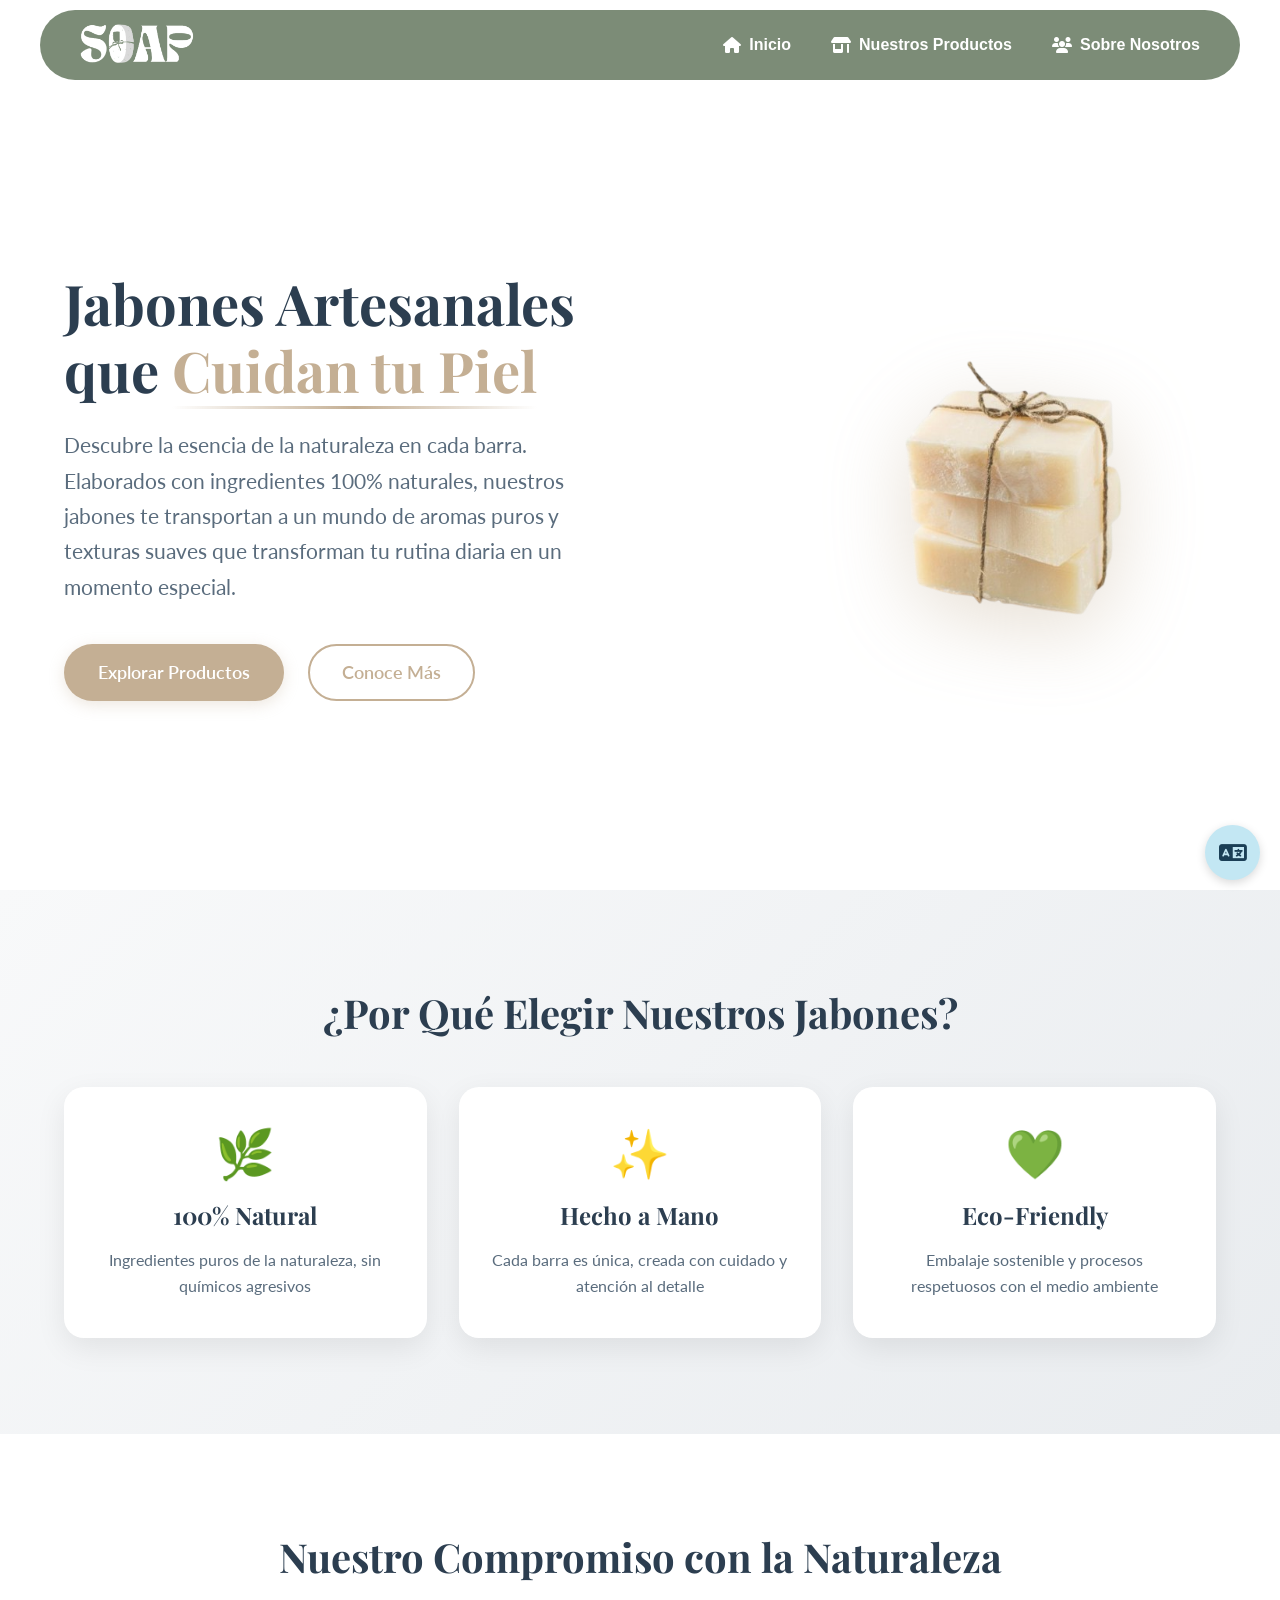
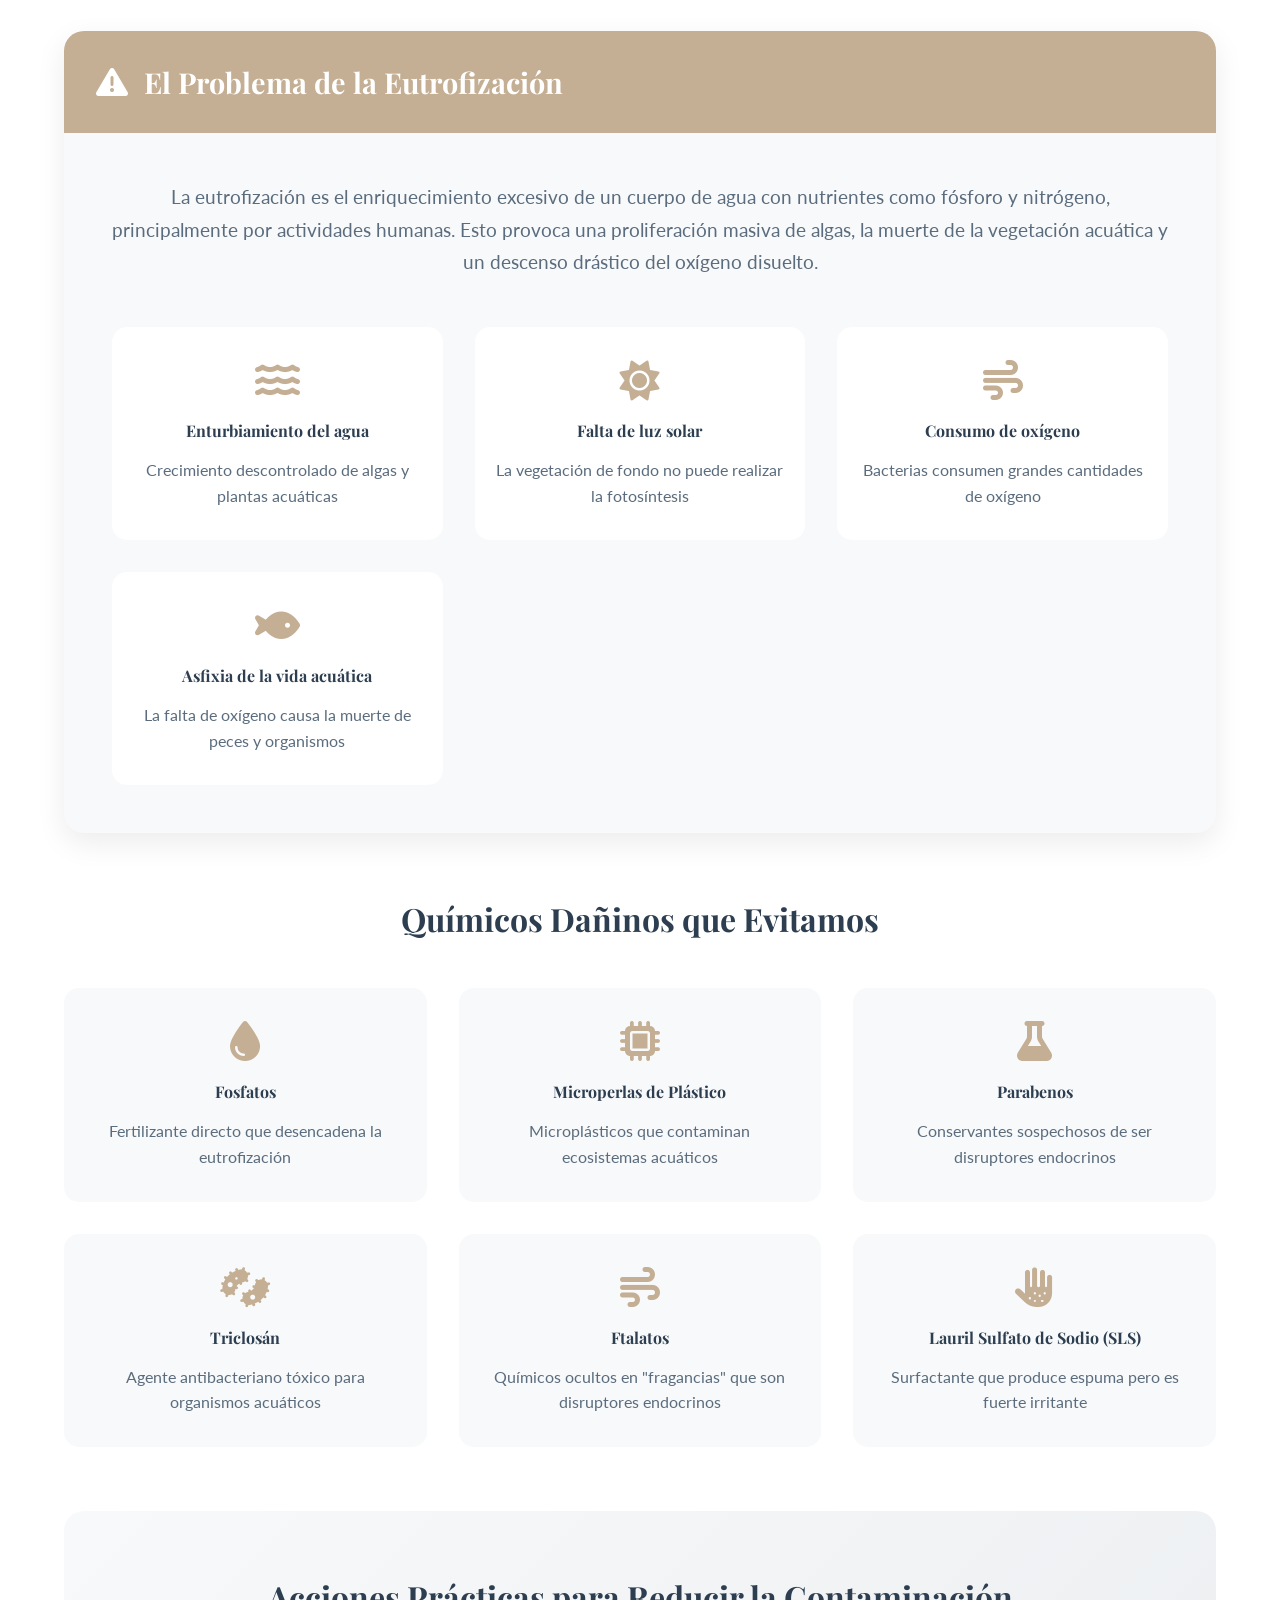
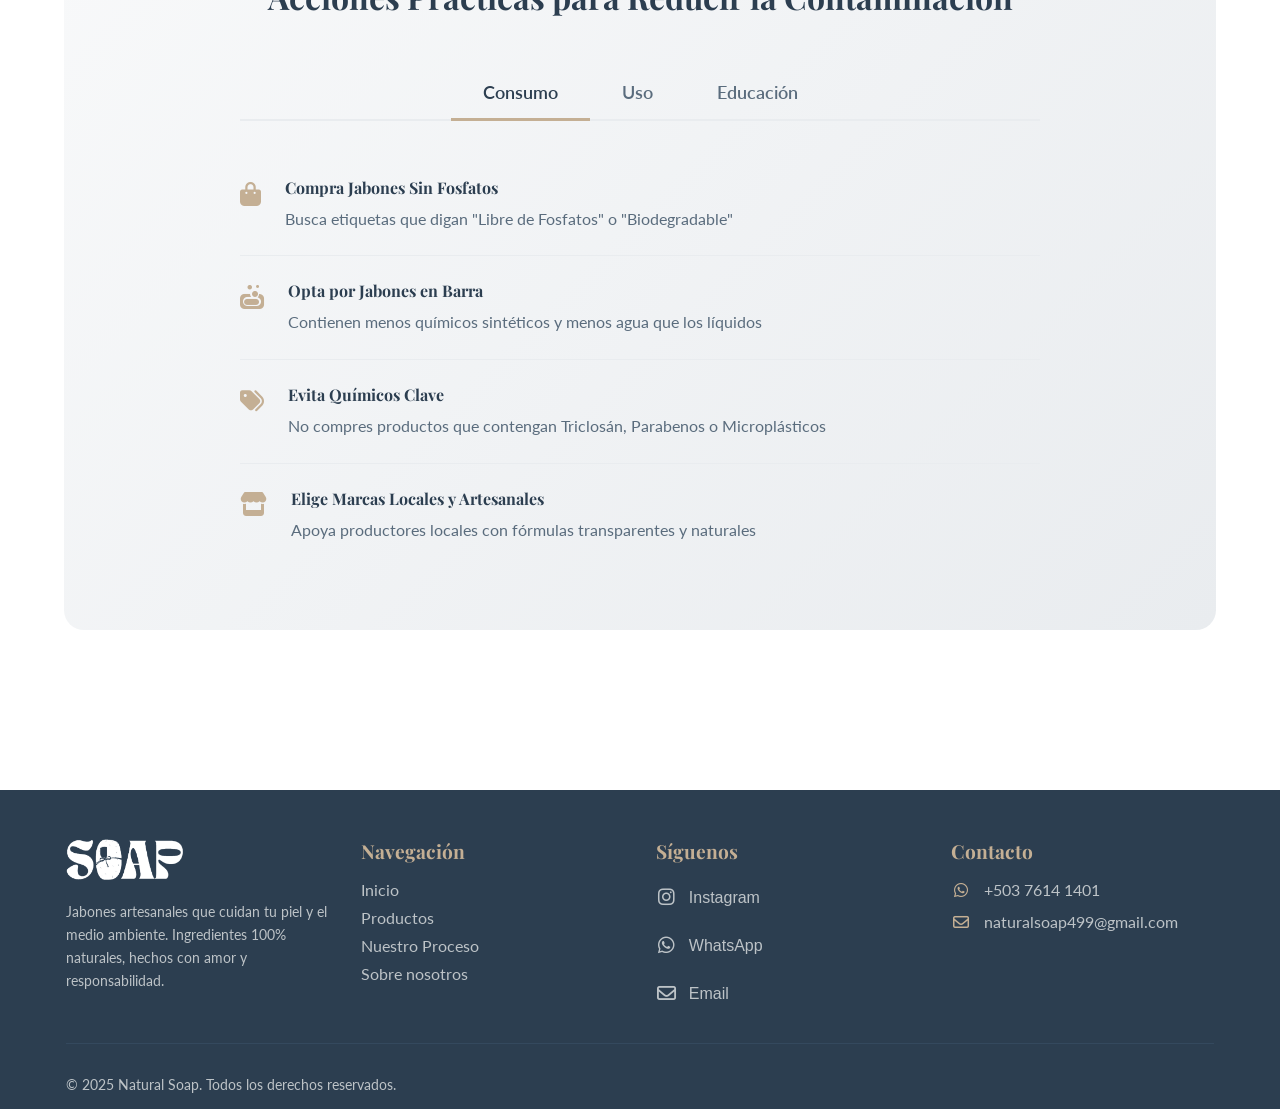
==== commit d66a5e57: "Add files via upload" ====
--- a/index.html
+++ b/index.html
@@ -333,25 +333,19 @@
     <div class="footer-divider"></div>
 
     <!-- Créditos discretos -->
-    <div class="footer-bottom">
-      <div class="copyright">
-        <p data-translate="footer_copyright">&copy; 2025 Natural Soap. Todos los derechos reservados.</p>
-      </div>
-      <div class="developer-credit">
-        <p>
-          <span data-translate="footer_developer">Sitio desarrollado con ❤️ por Jeremy Torres</span> | 
-          <a href="mailto:jeremy.torres2026@adoc.superate.org.sv" class="credit-link" data-translate="footer_developer_email">Email</a> | 
-          <a href="https://wa.me/50361429731" target="_blank" class="credit-link" data-translate="footer_developer_whatsapp">WhatsApp</a>
-        </p>
-      </div>
-    </div>
-  </div>
-</footer>
+    <div class="footer-bottom">
+      <div class="copyright">
+        <p data-translate="footer_copyright">&copy; 2025 Natural Soap. Todos los derechos reservados.</p>
+      </div>
+    </div>
+  </div>
+</footer>
 
 </main>
-  <script src="assets/js/global.js"></script>
-  <script src="assets/js/pages/index.js"></script>
-</body>
+  <script src="assets/js/translations.js"></script>
+  <script src="assets/js/global.js"></script>
+  <script src="assets/js/pages/index.js"></script>
+</body>
 
 </html>
 
